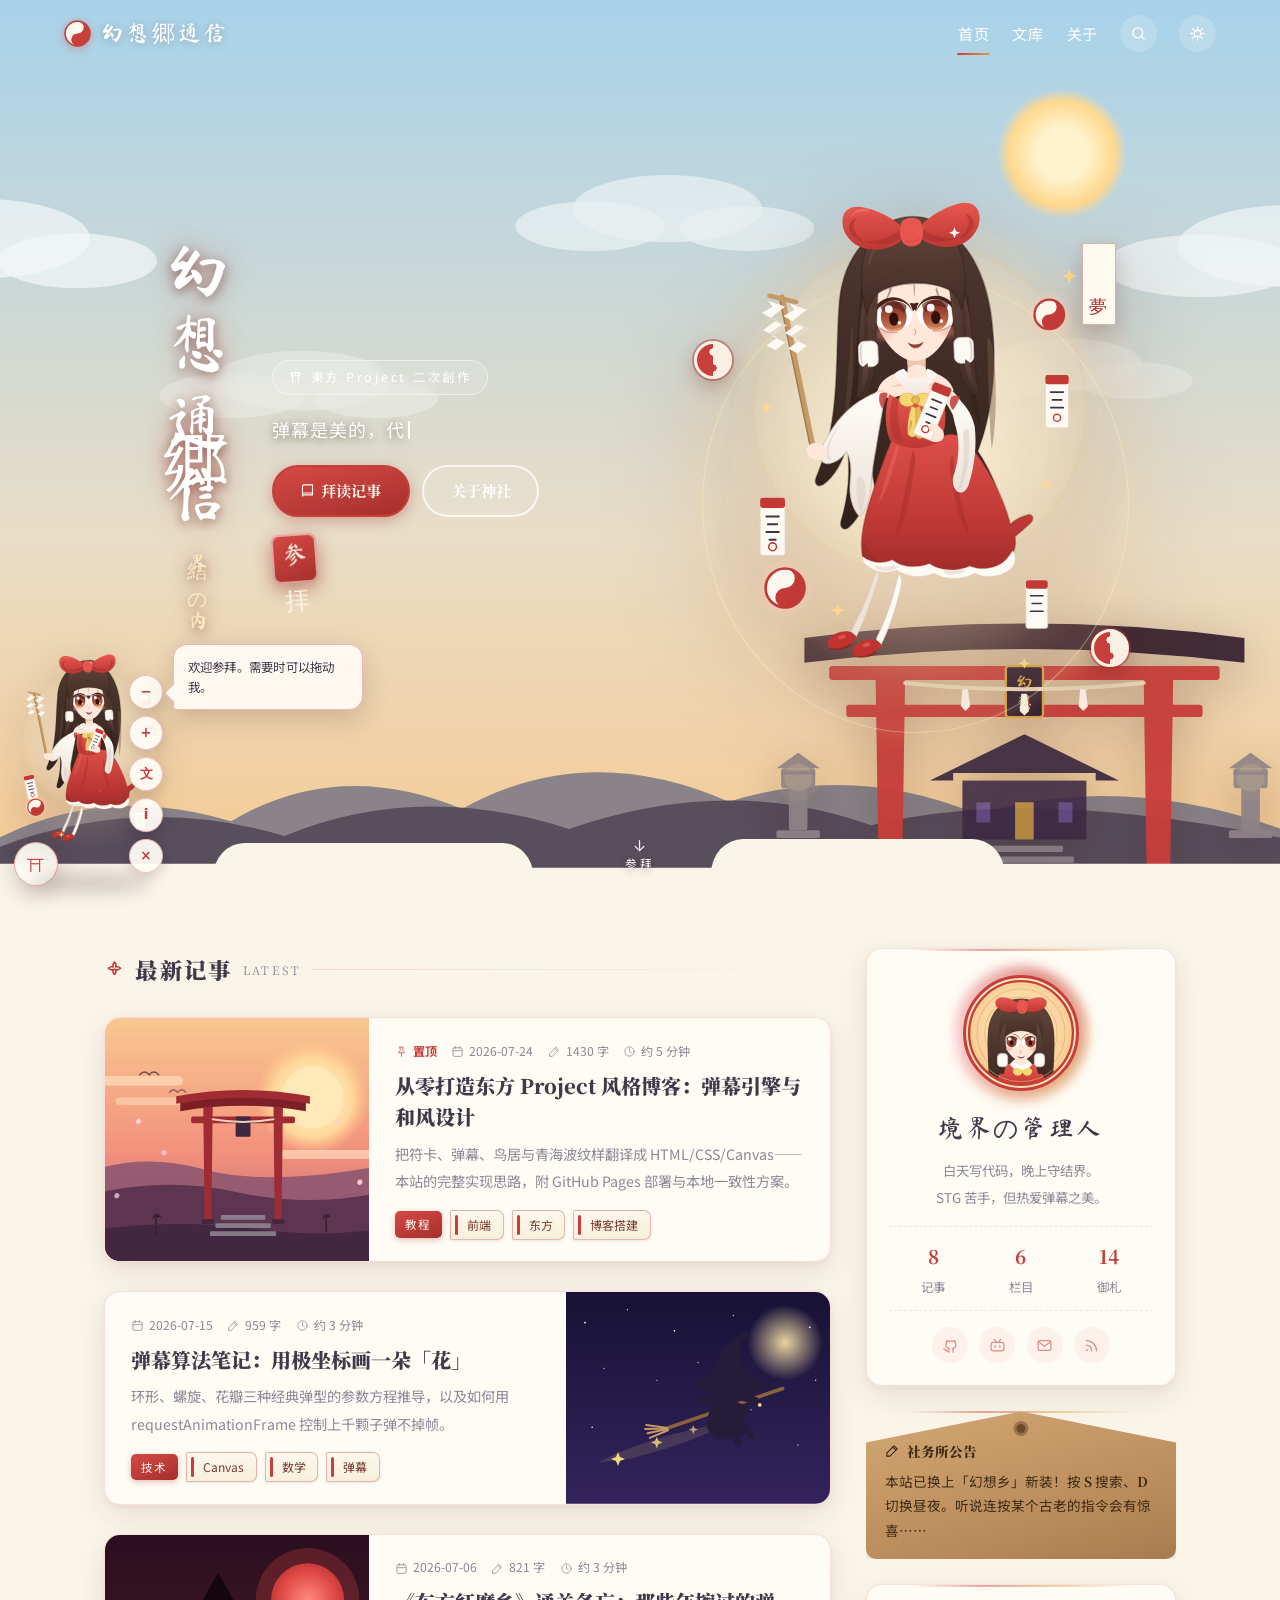
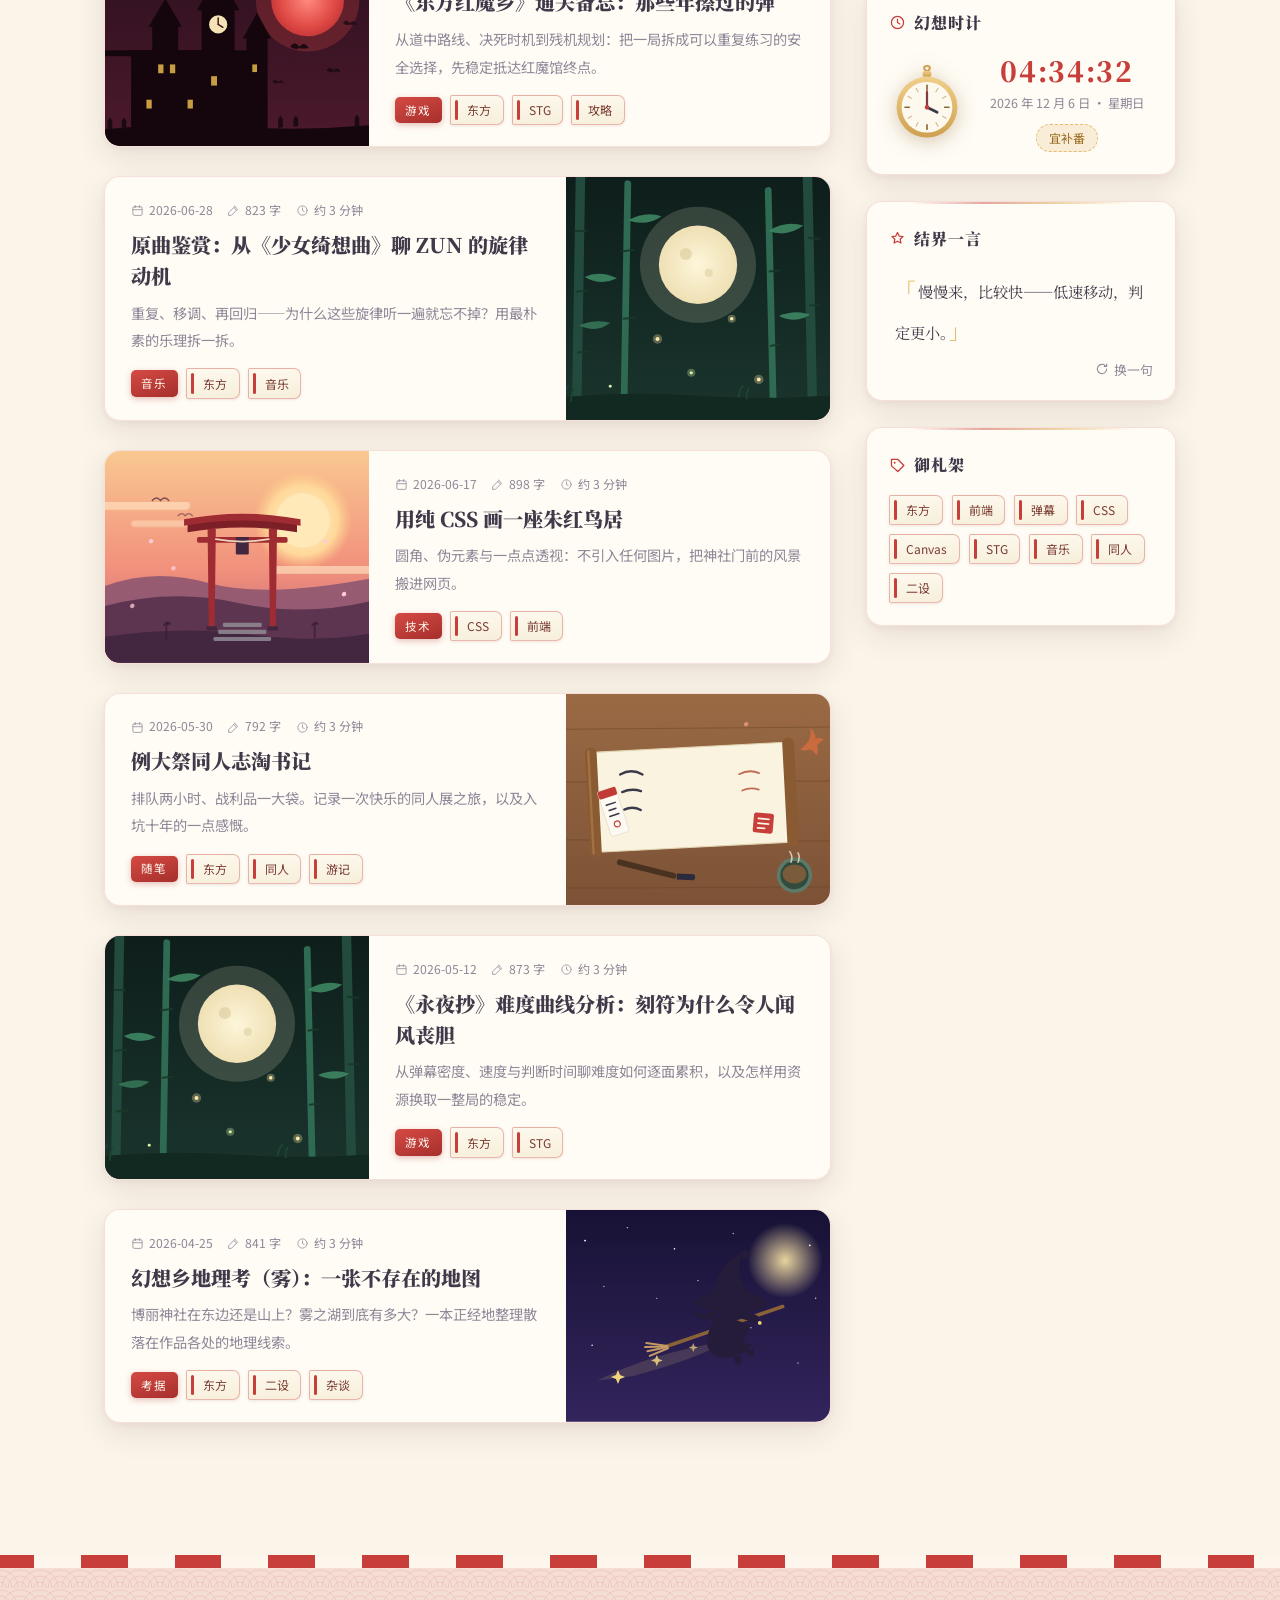
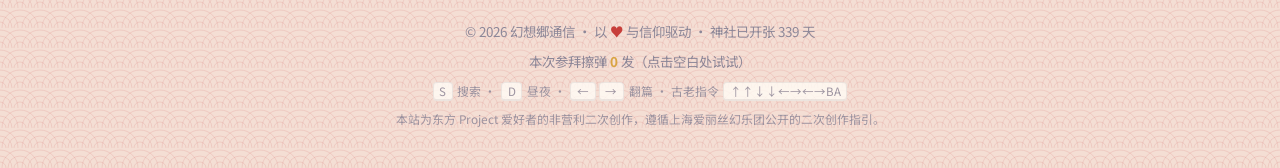
==== index.html @ ea9eea71 "Prepare site for GitHub Pages" ====
<!DOCTYPE html>
<html lang="zh-CN" data-theme="day">
<head>
  <meta charset="UTF-8" />
  <meta name="viewport" content="width=device-width, initial-scale=1.0" />
  <title>幻想郷通信 · 首页</title>
  <meta name="description" content="一个东方 Project 风格的个人博客：弹幕、神社与代码。" />
  <link rel="preconnect" href="https://fonts.googleapis.com" />
  <link rel="preconnect" href="https://fonts.gstatic.com" crossorigin />
  <link href="https://fonts.googleapis.com/css2?family=Ma+Shan+Zheng&family=Noto+Serif+SC:wght@700;900&family=Noto+Sans+SC:wght@400;500;700&display=swap" rel="stylesheet" />
  <link rel="stylesheet" href="./css/style.css" />
  <link rel="icon" href="data:image/svg+xml,<svg xmlns='http://www.w3.org/2000/svg' viewBox='0 0 100 100'><text y='0.9em' font-size='90'>⛩️</text></svg>" />
</head>
<body>
  <!-- 加载幕 -->
  <div id="loader" aria-hidden="true">
    <div class="loader-box">
      <div class="yinyang"></div>
      <div class="loader-text">结界展开中……</div>
    </div>
  </div>

  <canvas id="danmaku-canvas" aria-hidden="true"></canvas>
  <div id="progress-bar" aria-hidden="true"></div>

  <!-- 导航 -->
  <nav class="navbar">
    <a class="nav-logo" href="./index.html">
      <svg viewBox="0 0 100 100" aria-hidden="true"><circle cx="50" cy="50" r="46" fill="#fdf8ee" stroke="#c73e3a" stroke-width="6"/><path d="M50 4 a46 46 0 0 1 0 92 a23 23 0 0 1 0 -46 a23 23 0 0 0 0 -46 Z" fill="#c73e3a"/><circle cx="50" cy="27" r="7" fill="#fdf8ee"/><circle cx="50" cy="73" r="7" fill="#c73e3a"/></svg>
      幻想郷通信
    </a>
    <div class="nav-links">
      <a href="./index.html" class="active">首页</a>
      <a href="./archive.html">文库</a>
      <a href="./about.html" class="hide-sm">关于</a>
      <button class="icon-btn" data-search-open aria-label="搜索（快捷键 S）"><svg class="icon"><use href="#i-search"/></svg></button>
      <button id="theme-toggle" class="icon-btn" aria-label="昼夜切换（快捷键 D）">
        <svg class="icon tt-sun"><use href="#i-sun"/></svg>
        <svg class="icon tt-moon"><use href="#i-moon"/></svg>
      </button>
    </div>
  </nav>

  <!-- Hero：巫女与神社 -->
  <header class="hero">
    <div class="stars" aria-hidden="true"></div>
    <div class="sun plx" data-depth="16" aria-hidden="true"></div>
    <div class="moon plx" data-depth="16" aria-hidden="true"></div>

    <div class="cloud-band cb-a" aria-hidden="true">
      <svg viewBox="0 0 1440 140" fill="currentColor">
        <g opacity=".9">
          <ellipse cx="120" cy="92" rx="72" ry="24"/><ellipse cx="190" cy="76" rx="88" ry="32"/><ellipse cx="268" cy="94" rx="64" ry="22"/>
        </g>
        <g opacity=".75">
          <ellipse cx="680" cy="66" rx="60" ry="20"/><ellipse cx="742" cy="52" rx="76" ry="27"/><ellipse cx="806" cy="68" rx="54" ry="18"/>
        </g>
        <g opacity=".85">
          <ellipse cx="1170" cy="98" rx="78" ry="25"/><ellipse cx="1244" cy="82" rx="92" ry="33"/><ellipse cx="1326" cy="100" rx="66" ry="22"/>
        </g>
      </svg>
    </div>
    <div class="cloud-band cb-b" aria-hidden="true">
      <svg viewBox="0 0 1440 120" fill="currentColor">
        <g opacity=".7">
          <ellipse cx="392" cy="72" rx="58" ry="18"/><ellipse cx="448" cy="60" rx="70" ry="24"/><ellipse cx="508" cy="74" rx="50" ry="16"/>
        </g>
        <g opacity=".6">
          <ellipse cx="1010" cy="58" rx="52" ry="16"/><ellipse cx="1062" cy="47" rx="62" ry="21"/><ellipse cx="1118" cy="60" rx="46" ry="15"/>
        </g>
      </svg>
    </div>

    <div class="mtn mtn-far plx" data-depth="7" aria-hidden="true">
      <svg viewBox="0 0 1440 220" preserveAspectRatio="none"><path d="M0 220 L0 150 Q120 90 260 132 Q380 60 520 118 Q660 40 820 110 Q960 66 1100 124 Q1260 76 1440 140 L1440 220 Z"/></svg>
    </div>
    <div class="mtn mtn-near plx" data-depth="12" aria-hidden="true">
      <svg viewBox="0 0 1440 180" preserveAspectRatio="none"><path d="M0 180 L0 120 Q160 60 320 108 Q470 46 640 100 Q820 38 980 96 Q1160 52 1440 110 L1440 180 Z"/></svg>
    </div>

    <!-- 神社与鸟居剪影 -->
    <div class="hero-shrine plx" data-depth="9" aria-hidden="true">
      <svg viewBox="0 0 760 430">
        <g opacity="0.92">
          <path d="M258 268 L380 208 L502 268 L472 268 L472 258 L288 258 L288 268 Z" fill="#33223a"/>
          <rect x="300" y="268" width="160" height="76" fill="#3d2a44"/>
          <rect x="368" y="296" width="24" height="48" fill="#d9a441" opacity="0.85"/>
          <rect x="318" y="296" width="18" height="26" fill="#8265b5" opacity="0.6"/>
          <rect x="424" y="296" width="18" height="26" fill="#8265b5" opacity="0.6"/>
        </g>
        <g fill="#9b8f95" opacity="0.75">
          <rect x="330" y="352" width="100" height="8" rx="2"/>
          <rect x="316" y="366" width="128" height="8" rx="2"/>
          <rect x="302" y="380" width="156" height="8" rx="2"/>
        </g>
        <g fill="#8d8286">
          <rect x="60" y="332" width="56" height="10" rx="2"/>
          <rect x="76" y="276" width="24" height="56" rx="3"/>
          <rect x="66" y="252" width="44" height="26" rx="4"/>
          <path d="M60 252 L88 232 L116 252 Z"/>
          <rect x="644" y="332" width="56" height="10" rx="2"/>
          <rect x="660" y="276" width="24" height="56" rx="3"/>
          <rect x="650" y="252" width="44" height="26" rx="4"/>
          <path d="M644 252 L672 232 L700 252 Z"/>
        </g>
        <g class="lantern-glow">
          <circle cx="88" cy="264" r="18" fill="#ffdf9e" opacity="0.9"/>
          <circle cx="88" cy="264" r="30" fill="#ffdf9e" opacity="0.25"/>
          <circle cx="672" cy="264" r="18" fill="#ffdf9e" opacity="0.9"/>
          <circle cx="672" cy="264" r="30" fill="#ffdf9e" opacity="0.25"/>
        </g>
        <rect x="66" y="256" width="44" height="4" fill="#8d8286"/>
        <rect x="650" y="256" width="44" height="4" fill="#8d8286"/>
        <g>
          <path d="M96 84 Q380 46 664 84 L664 116 Q380 80 96 116 Z" fill="#3a2430"/>
          <rect x="128" y="120" width="504" height="18" rx="4" fill="#c73e3a"/>
          <rect x="150" y="170" width="460" height="16" rx="4" fill="#c73e3a"/>
          <path d="M188 138 L226 138 L222 396 L192 396 Z" fill="#c73e3a"/>
          <path d="M534 138 L572 138 L568 396 L538 396 Z" fill="#c73e3a"/>
          <rect x="184" y="396" width="46" height="14" rx="3" fill="#8d8286"/>
          <rect x="530" y="396" width="46" height="14" rx="3" fill="#8d8286"/>
          <rect x="356" y="120" width="48" height="66" rx="4" fill="#2c1c2e" stroke="#d9a441" stroke-width="3"/>
          <text x="380" y="148" text-anchor="middle" font-size="22" fill="#d9a441" font-family="'Ma Shan Zheng',serif">幻</text>
          <text x="380" y="174" text-anchor="middle" font-size="22" fill="#d9a441" font-family="'Ma Shan Zheng',serif">想</text>
        </g>
        <path d="M226 142 Q380 158 534 142" fill="none" stroke="#e8d9b8" stroke-width="5" stroke-linecap="round"/>
        <g fill="#fdf6ec">
          <path d="M300 150 l7 0 3 22 -6 6 -6 -6 Z"/>
          <path d="M376 156 l7 0 3 22 -6 6 -6 -6 Z"/>
          <path d="M452 150 l7 0 3 22 -6 6 -6 -6 Z"/>
        </g>
      </svg>
    </div>

    <div class="hero-inner">
      <div class="hero-copy plx" data-depth="4">
        <h1 class="hero-brand">幻想郷通信<small>結界の内側より</small></h1>
        <div class="hero-side">
          <span class="hero-kicker"><svg class="icon"><use href="#i-torii"/></svg>東方 Project 二次創作</span>
          <p class="hero-sub"><span id="typing-text" data-lines='["欢迎参拜，这里是结界内侧的个人博客。","弹幕是美的，代码也应当如此。","巫女大人今天也在结界上打补丁。"]'></span><span class="cursor"></span></p>
          <div class="hero-cta">
            <a class="btn" href="#latest"><svg class="icon" style="width:15px;height:15px"><use href="#i-book"/></svg>拜读记事</a>
            <a class="btn ghost" href="./about.html">关于神社</a>
          </div>
          <div class="hero-seal">参拝</div>
        </div>
      </div>
      <div class="hero-reimu plx" data-depth="2" role="img" aria-label="本站原创 SVG 博丽灵梦立绘">
        <div class="reimu-stack" data-art="reimu" aria-hidden="true"></div>
        <span class="reimu-orb reimu-orb-a" aria-hidden="true"></span>
        <span class="reimu-orb reimu-orb-b" aria-hidden="true"></span>
        <span class="reimu-ofuda" aria-hidden="true">夢</span>
      </div>
    </div>

    <button class="hero-hint" onclick="document.querySelector('.layout').scrollIntoView({behavior:'smooth'})" aria-label="下滑查看文章">
      <svg class="icon"><use href="#i-up"/></svg>
      <span>参拜</span>
    </button>

    <div class="kasumi" aria-hidden="true">
      <svg viewBox="0 0 1440 86" preserveAspectRatio="none">
        <g fill="currentColor">
          <rect x="-60" y="46" width="420" height="60" rx="30"/>
          <rect x="240" y="24" width="360" height="70" rx="35"/>
          <rect x="520" y="50" width="380" height="56" rx="28"/>
          <rect x="800" y="20" width="330" height="72" rx="36"/>
          <rect x="1050" y="46" width="450" height="60" rx="30"/>
          <rect x="0" y="66" width="1440" height="30"/>
        </g>
      </svg>
    </div>
  </header>

  <!-- 主体 -->
  <main class="layout" id="latest">
    <section aria-label="最新记事">
      <h2 class="sec-title"><svg class="icon"><use href="#i-sakura"/></svg>最新记事<small>LATEST</small></h2>
      <div id="post-list"><!-- 由 js/main.js 依据 js/posts-data.js 渲染 --></div>
    </section>

    <aside class="sidebar">
      <div class="widget profile rv">
        <div class="avatar-wrap" role="img" aria-label="本站原创 SVG 博丽灵梦头像">
          <span class="avatar-portrait" data-art="avatar" aria-hidden="true"></span>
        </div>
        <div class="profile-name">境界の管理人</div>
        <p class="profile-bio">白天写代码，晚上守结界。<br/>STG 苦手，但热爱弹幕之美。</p>
        <div class="profile-stats">
          <span><b>8</b>记事</span>
          <span><b>6</b>栏目</span>
          <span><b>14</b>御札</span>
        </div>
        <div class="social-row">
          <span class="social-link is-placeholder" aria-label="GitHub（待配置）" aria-disabled="true" title="请在 index.html 中配置链接"><svg class="icon"><use href="#i-github"/></svg></span>
          <span class="social-link is-placeholder" aria-label="哔哩哔哩（待配置）" aria-disabled="true" title="请在 index.html 中配置链接"><svg class="icon"><use href="#i-bili"/></svg></span>
          <span class="social-link is-placeholder" aria-label="邮箱（待配置）" aria-disabled="true" title="请在 index.html 中配置链接"><svg class="icon"><use href="#i-mail"/></svg></span>
          <span class="social-link is-placeholder" aria-label="RSS 订阅（待配置）" aria-disabled="true" title="请在 index.html 中配置链接"><svg class="icon"><use href="#i-rss"/></svg></span>
        </div>
      </div>

      <div class="widget rv" style="padding:0;background:none;border:none;box-shadow:none;overflow:visible;">
        <div class="ema">
          <span class="ema-title"><svg class="icon"><use href="#i-pen"/></svg>社务所公告</span>
          本站已换上「幻想乡」新装！按 <b>S</b> 搜索、<b>D</b> 切换昼夜。听说连按某个古老的指令会有惊喜……
        </div>
      </div>

      <div class="widget rv">
        <div class="widget-title"><svg class="icon"><use href="#i-clock"/></svg>幻想时计</div>
        <div class="clock-flex">
          <div class="clock-watch" data-art="watch"></div>
          <div class="clock-main">
            <div class="clock-time" id="clock-time">--:--:--</div>
            <div class="clock-date" id="clock-date"></div>
            <span class="clock-lucky" id="clock-lucky"></span>
          </div>
        </div>
      </div>

      <div class="widget quote-card rv">
        <div class="widget-title"><svg class="icon"><use href="#i-star"/></svg>结界一言</div>
        <p id="quote-text"></p>
        <div class="quote-foot"><button id="quote-refresh" aria-label="换一句"><svg class="icon"><use href="#i-refresh"/></svg>换一句</button></div>
      </div>

      <div class="widget rv">
        <div class="widget-title"><svg class="icon"><use href="#i-tag"/></svg>御札架</div>
        <div class="tag-cloud">
          <a class="ofuda" href="./archive.html#tag=%E4%B8%9C%E6%96%B9">东方</a>
          <a class="ofuda" href="./archive.html#tag=%E5%89%8D%E7%AB%AF">前端</a>
          <a class="ofuda" href="./archive.html#tag=%E5%BC%B9%E5%B9%95">弹幕</a>
          <a class="ofuda" href="./archive.html#tag=CSS">CSS</a>
          <a class="ofuda" href="./archive.html#tag=Canvas">Canvas</a>
          <a class="ofuda" href="./archive.html#tag=STG">STG</a>
          <a class="ofuda" href="./archive.html#tag=%E9%9F%B3%E4%B9%90">音乐</a>
          <a class="ofuda" href="./archive.html#tag=%E5%90%8C%E4%BA%BA">同人</a>
          <a class="ofuda" href="./archive.html#tag=%E4%BA%8C%E8%AE%BE">二设</a>
        </div>
      </div>
    </aside>
  </main>

  <!-- 页脚 -->
  <footer class="footer">
    <p>© 2026 幻想郷通信 · 以 <span class="heart">♥</span> 与信仰驱动 · 神社已开张 <span data-run-days>?</span> 天</p>
    <p>本次参拜擦弹 <b id="graze-num" style="color:var(--gold)">0</b> 发（点击空白处试试）</p>
    <p class="kbd-hint"><kbd>S</kbd> 搜索 · <kbd>D</kbd> 昼夜 · <kbd>←</kbd><kbd>→</kbd> 翻篇 · 古老指令 <kbd>↑↑↓↓←→←→BA</kbd></p>
    <p class="kbd-hint">本站为东方 Project 爱好者的非营利二次创作，遵循上海爱丽丝幻乐团公开的二次创作指引。</p>
  </footer>

  <button id="back-top" aria-label="返回顶部">
    <span class="bt-num" id="back-top-num">0</span>
    <span class="bt-arrow"><svg class="icon"><use href="#i-up"/></svg></span>
  </button>

  <!-- 搜索弹窗 -->
  <div id="search-modal" role="dialog" aria-modal="true" aria-label="站内搜索">
    <div class="search-panel">
      <div class="search-head">
        <svg class="icon"><use href="#i-search"/></svg>
        <input id="search-input" type="text" placeholder="搜索记事标题 / 标签 / 摘要…" autocomplete="off" />
        <button class="search-close" aria-label="关闭">ESC <svg class="icon"><use href="#i-close"/></svg></button>
      </div>
      <div id="search-results"></div>
      <div class="search-foot"><span>Enter 打开首条</span><span>Esc 关闭</span><span>数据来自本地索引，无需联网</span></div>
    </div>
  </div>

  <script src="./js/posts-data.js"></script>
  <script src="./js/art.js"></script>
  <script src="./js/danmaku.js"></script>
  <script src="./js/petals.js"></script>
  <script src="./js/main.js"></script>
<script src="./js/waifu-pet.js?v=4"></script>
</body>
</html>
---- css/style.css ----
/* ============================================================
   幻想郷通信 · 样式表 v2「紅白の粧」
   ------------------------------------------------------------
   配色：朱(鸟居红) × 和纸 × 藏青 × 金 × 隙间紫 × 樱
   字体：Ma Shan Zheng(书法) / Noto Serif SC(标题) / Noto Sans SC(正文)
   昼 = 白昼参拜 · 夜 = 永夜满月（html[data-theme=night]）
   ============================================================ */

:root {
  /* -- 色 -- */
  --vermilion: #c73e3a;
  --vermilion-deep: #a52f2c;
  --vermilion-soft: rgba(199, 62, 58, 0.09);
  --gold: #d9a441;
  --gold-soft: rgba(217, 164, 65, 0.16);
  --gap: #8265b5;
  --indigo: #2b2b4d;
  --sakura: #ffc4d3;
  --paper: #faf4e9;
  --paper-deep: #f3ead9;
  --ink: #40394a;
  --ink-soft: #8d8798;
  --card: rgba(255, 252, 246, 0.92);
  --card-solid: #fffcf6;
  --card-border: rgba(199, 62, 58, 0.14);
  --line: rgba(59, 58, 74, 0.1);
  /* -- 光影 -- */
  --shadow-sm: 0 1px 2px rgba(90, 40, 30, 0.06), 0 2px 8px rgba(90, 40, 30, 0.06);
  --shadow: 0 2px 6px rgba(90, 40, 30, 0.05), 0 10px 30px rgba(90, 40, 30, 0.1);
  --shadow-hover: 0 4px 10px rgba(160, 50, 40, 0.08), 0 18px 44px rgba(160, 50, 40, 0.18);
  --glow-red: 0 0 24px rgba(199, 62, 58, 0.35);
  /* -- 形 -- */
  --radius-sm: 8px;
  --radius: 16px;
  --radius-lg: 22px;
  --ease-spring: cubic-bezier(0.22, 1, 0.36, 1);
  /* -- 天空 -- */
  --sky-a: #a8d2ea; --sky-b: #e9ddc6; --sky-c: #f6c98f;
  --cloud: rgba(255, 255, 255, 0.75);
  --font-brush: "Ma Shan Zheng", "STKaiti", "KaiTi", serif;
  --font-serif: "Noto Serif SC", "Songti SC", serif;
  --font-body: "Noto Sans SC", "PingFang SC", "Microsoft YaHei", sans-serif;
  --star-op: 0; --sun-op: 1; --moon-op: 0; --lantern: 0.22;
  color-scheme: light;
}
html[data-theme="night"] {
  --paper: #14122b;
  --paper-deep: #191634;
  --ink: #e8e3f2;
  --ink-soft: #9d97bc;
  --card: rgba(32, 29, 60, 0.88);
  --card-solid: #201d3c;
  --card-border: rgba(217, 164, 65, 0.2);
  --line: rgba(230, 225, 240, 0.1);
  --sakura: #b56a86;
  --shadow-sm: 0 1px 2px rgba(0, 0, 0, 0.3), 0 2px 8px rgba(0, 0, 0, 0.3);
  --shadow: 0 2px 6px rgba(0, 0, 0, 0.35), 0 12px 32px rgba(0, 0, 0, 0.45);
  --shadow-hover: 0 4px 10px rgba(0, 0, 0, 0.4), 0 20px 48px rgba(0, 0, 0, 0.6);
  --sky-a: #0d0b20; --sky-b: #221a3e; --sky-c: #392549;
  --cloud: rgba(70, 55, 110, 0.5);
  --star-op: 1; --sun-op: 0; --moon-op: 1; --lantern: 1;
  color-scheme: dark;
}

/* ---------- 基础 ---------- */
* { margin: 0; padding: 0; box-sizing: border-box; }
html { scroll-behavior: smooth; }
@view-transition { navigation: auto; }
::view-transition-old(root), ::view-transition-new(root) { animation-duration: 0.28s; }
body {
  font-family: var(--font-body);
  background: var(--paper);
  color: var(--ink);
  line-height: 1.95;
  overflow-x: hidden;
  transition: background 0.6s ease, color 0.6s ease;
  -webkit-font-smoothing: antialiased;
}
a { color: inherit; text-decoration: none; }
img, svg { max-width: 100%; }
button { font-family: inherit; color: inherit; }
::selection { background: rgba(199, 62, 58, 0.22); }
:focus-visible { outline: 2px solid var(--vermilion); outline-offset: 3px; border-radius: 4px; }
::-webkit-scrollbar { width: 9px; height: 9px; }
::-webkit-scrollbar-thumb { background: linear-gradient(var(--vermilion), var(--gold)); border-radius: 9px; }
::-webkit-scrollbar-track { background: transparent; }

.icon { width: 18px; height: 18px; flex: none; }

#danmaku-canvas { position: fixed; inset: 0; z-index: 5; pointer-events: none; }
#petal-canvas { position: fixed; inset: 0; z-index: 2; pointer-events: none; }

/* ---------- 加载幕 ---------- */
#loader {
  position: fixed; inset: 0; z-index: 300;
  background: var(--paper);
  display: grid; place-items: center;
  transition: opacity 0.6s ease, visibility 0.6s;
}
#loader.done { opacity: 0; visibility: hidden; }
.loader-box { text-align: center; }
.yinyang {
  width: 60px; height: 60px; margin: 0 auto 16px;
  border-radius: 50%;
  background: linear-gradient(90deg, var(--vermilion) 50%, #fdf8ee 50%);
  position: relative;
  animation: yy-spin 1.3s linear infinite;
  box-shadow: 0 0 0 3px var(--vermilion) inset, 0 6px 20px rgba(199, 62, 58, 0.35);
}
.yinyang::before, .yinyang::after {
  content: ""; position: absolute; left: 50%; transform: translateX(-50%);
  width: 30px; height: 30px; border-radius: 50%;
}
.yinyang::before { top: 0; background: radial-gradient(circle, #fdf8ee 26%, var(--vermilion) 27%); }
.yinyang::after { bottom: 0; background: radial-gradient(circle, var(--vermilion) 26%, #fdf8ee 27%); }
@keyframes yy-spin { to { transform: rotate(360deg); } }
.loader-text { font-family: var(--font-brush); letter-spacing: 0.35em; color: var(--ink-soft); font-size: 1.02rem; }

/* ---------- 顶部进度 & BOSS 条 ---------- */
#progress-bar {
  position: fixed; top: 0; left: 0; z-index: 130;
  height: 3px; width: 0;
  background: linear-gradient(90deg, var(--vermilion), var(--gold));
  border-radius: 0 3px 3px 0;
  box-shadow: 0 0 10px rgba(199, 62, 58, 0.55);
}
#boss-label {
  position: fixed; top: 14px; left: 50%; z-index: 95;
  transform: translate(-50%, -180%);
  display: flex; align-items: center; gap: 0.6rem;
  padding: 0.32rem 1.05rem;
  background: var(--card); border: 1px solid var(--card-border);
  border-radius: 999px; box-shadow: var(--shadow);
  backdrop-filter: blur(10px);
  font-size: 0.8rem; white-space: nowrap;
  transition: transform 0.45s var(--ease-spring);
  pointer-events: none;
}
#boss-label.show { transform: translate(-50%, 0); }
#boss-label > span:first-child { font-family: var(--font-serif); font-weight: 900; font-size: 0.7rem; letter-spacing: 0.12em; color: var(--ink-soft); }
#boss-name { font-family: var(--font-serif); font-weight: 700; color: var(--vermilion); }
#boss-stars { color: var(--gold); letter-spacing: 2px; }

/* ---------- 导航 ---------- */
.navbar {
  position: fixed; top: 0; left: 0; right: 0; z-index: 100;
  display: flex; align-items: center; justify-content: space-between;
  padding: 0.7rem 5vw;
  color: #fff;
  transition: background 0.4s, box-shadow 0.4s, color 0.4s, backdrop-filter 0.4s, border-color 0.4s;
  border-bottom: 1px solid transparent;
}
.navbar.scrolled {
  background: color-mix(in srgb, var(--card-solid) 82%, transparent);
  color: var(--ink);
  backdrop-filter: blur(16px) saturate(1.5);
  border-bottom-color: var(--line);
  box-shadow: var(--shadow-sm);
}
.nav-logo { display: flex; align-items: center; gap: 0.6rem; font-family: var(--font-brush); font-size: 1.42rem; letter-spacing: 0.12em; text-shadow: 0 1px 8px rgba(40, 15, 10, 0.25); }
.navbar.scrolled .nav-logo { text-shadow: none; }
.nav-logo svg { width: 27px; height: 27px; animation: yy-spin 14s linear infinite; filter: drop-shadow(0 2px 5px rgba(199, 62, 58, 0.35)); }
.nav-links { display: flex; align-items: center; gap: 1.35rem; font-size: 0.94rem; }
.nav-links > a { position: relative; padding: 0.15rem 0.05rem; letter-spacing: 0.04em; }
.nav-links > a::after {
  content: ""; position: absolute; left: 0; bottom: -5px; height: 2px; width: 100%;
  background: linear-gradient(90deg, var(--vermilion), var(--gold));
  border-radius: 2px; transform: scaleX(0); transform-origin: left;
  transition: transform 0.32s var(--ease-spring);
}
.nav-links > a:hover::after, .nav-links > a.active::after { transform: scaleX(1); }
.icon-btn {
  border: none; cursor: pointer;
  width: 37px; height: 37px; border-radius: 50%;
  display: grid; place-items: center;
  background: rgba(255, 255, 255, 0.18);
  backdrop-filter: blur(4px);
  transition: transform 0.3s var(--ease-spring), background 0.3s;
}
.icon-btn .icon { width: 17px; height: 17px; }
.icon-btn:hover { transform: translateY(-2px) rotate(8deg); background: rgba(255, 255, 255, 0.3); }
.navbar.scrolled .icon-btn { background: var(--vermilion-soft); }
.navbar.scrolled .icon-btn:hover { background: var(--gold-soft); }
#theme-toggle .tt-moon { display: none; }
#theme-toggle .tt-sun { display: block; }
html[data-theme="night"] #theme-toggle .tt-moon { display: block; }
html[data-theme="night"] #theme-toggle .tt-sun { display: none; }

/* ---------- Hero：巫女与神社 ---------- */
.hero {
  position: relative; overflow: hidden;
  min-height: 100svh;
  display: flex; flex-direction: column;
  background: linear-gradient(180deg, var(--sky-a) 0%, var(--sky-b) 60%, var(--sky-c) 100%);
  transition: background 0.8s ease;
}
.stars {
  position: absolute; inset: 0; opacity: var(--star-op); transition: opacity 0.8s;
  background-image:
    radial-gradient(1.5px 1.5px at 12% 22%, #fff 60%, transparent 62%),
    radial-gradient(1px 1px at 28% 12%, #ffe9b0 60%, transparent 62%),
    radial-gradient(1.6px 1.6px at 44% 30%, #fff 60%, transparent 62%),
    radial-gradient(1px 1px at 63% 16%, #cfe0ff 60%, transparent 62%),
    radial-gradient(1.4px 1.4px at 78% 26%, #fff 60%, transparent 62%),
    radial-gradient(1px 1px at 90% 10%, #ffe9b0 60%, transparent 62%),
    radial-gradient(1.2px 1.2px at 52% 8%, #fff 60%, transparent 62%),
    radial-gradient(1px 1px at 8% 44%, #cfe0ff 60%, transparent 62%),
    radial-gradient(1.2px 1.2px at 34% 42%, #fff 60%, transparent 62%),
    radial-gradient(1px 1px at 70% 40%, #fff 60%, transparent 62%);
  animation: twinkle 3.6s ease-in-out infinite alternate;
}
@keyframes twinkle { from { filter: brightness(0.75); } to { filter: brightness(1.3); } }
.sun, .moon {
  position: absolute; top: 10%; right: 12%;
  width: clamp(90px, 10vw, 130px); height: clamp(90px, 10vw, 130px);
  border-radius: 50%;
  transition: opacity 0.8s;
}
.sun { opacity: var(--sun-op); background: radial-gradient(circle, #fff3cd 28%, #ffd98f 58%, transparent 72%); }
.moon {
  opacity: var(--moon-op);
  background: radial-gradient(circle at 38% 34%, #fffbe9, #f2e8cf 58%, #d9cfae 100%);
  box-shadow: 0 0 70px 22px rgba(242, 232, 207, 0.32);
}
.moon::before, .moon::after { content: ""; position: absolute; border-radius: 50%; background: #ddd2b4; opacity: 0.65; }
.moon::before { width: 20%; height: 20%; left: 24%; top: 26%; }
.moon::after { width: 12%; height: 12%; left: 58%; top: 56%; }
.cloud-band { position: absolute; left: -20%; width: 140%; color: var(--cloud); transition: color 0.8s; pointer-events: none; }
.cloud-band svg { width: 100%; height: auto; display: block; }
.cb-a { top: 16%; opacity: 0.85; animation: cloud-drift 90s linear infinite; }
.cb-b { top: 34%; opacity: 0.55; animation: cloud-drift 130s linear infinite reverse; }
@keyframes cloud-drift { 0% { transform: translateX(-4%); } 50% { transform: translateX(4%); } 100% { transform: translateX(-4%); } }
.mtn { position: absolute; left: 0; right: 0; bottom: 0; }
.mtn svg { display: block; width: 100%; height: auto; }
.mtn-far path { fill: color-mix(in srgb, var(--indigo) 50%, var(--sky-b)); transition: fill 0.8s; }
.mtn-near path { fill: color-mix(in srgb, var(--indigo) 78%, var(--sky-c)); transition: fill 0.8s; }
.hero-shrine {
  position: absolute; bottom: -6px; right: -3vw;
  width: clamp(340px, 46vw, 640px);
  opacity: 0.96;
}
.hero-shrine svg { display: block; width: 100%; height: auto; filter: drop-shadow(0 12px 24px rgba(60, 20, 15, 0.28)); }
.lantern-glow { opacity: var(--lantern); transition: opacity 0.8s; }

.hero-inner {
  position: relative; z-index: 3;
  flex: 1;
  width: min(1240px, 100%);
  margin: 0 auto;
  padding: clamp(5rem, 10vh, 7rem) 5vw 3rem;
  display: grid;
  grid-template-columns: minmax(0, 1fr) minmax(0, 1.05fr);
  align-items: center;
  gap: 1rem;
}
.hero-copy { display: flex; gap: clamp(1.4rem, 3.2vw, 2.8rem); align-items: center; justify-content: center; }
.hero-brand {
  writing-mode: vertical-rl;
  font-family: var(--font-brush);
  font-weight: 400;
  font-size: clamp(2.6rem, 5vw, 4.1rem);
  letter-spacing: 0.12em;
  line-height: 1.05;
  color: #fff;
  text-shadow: 0 0 26px rgba(199, 62, 58, 0.5), 0 3px 12px rgba(40, 15, 10, 0.42);
  animation: title-in 1.1s var(--ease-spring) both;
}
.hero-brand small {
  font-size: 0.32em; letter-spacing: 0.34em; margin-top: 0.7em;
  color: #ffe9c2; opacity: 0.95;
}
.hero-side {
  display: flex; flex-direction: column; justify-content: center; align-items: flex-start;
  gap: 1.05rem; text-align: left;
}
.hero-kicker {
  display: inline-flex; align-items: center; gap: 0.5rem;
  font-size: 0.78rem; letter-spacing: 0.22em;
  color: #fff;
  padding: 0.28rem 0.95rem;
  border: 1px solid rgba(255, 255, 255, 0.5);
  border-radius: 999px;
  background: rgba(255, 255, 255, 0.12);
  backdrop-filter: blur(6px);
  animation: title-in 1.1s 0.12s var(--ease-spring) both;
}
.hero-kicker .icon { width: 15px; height: 15px; }
.hero-seal {
  font-family: var(--font-brush);
  font-size: 1.5rem; line-height: 1.15;
  color: #fdf6ec;
  background: linear-gradient(160deg, #d64a44, #a52f2c);
  padding: 0.5rem 0.55rem;
  border-radius: 8px;
  writing-mode: vertical-rl;
  letter-spacing: 0.18em;
  box-shadow: inset 0 0 0 2px rgba(253, 246, 236, 0.55), 0 6px 18px rgba(140, 30, 25, 0.45);
  transform: rotate(-4deg);
  align-self: flex-start;
  animation: seal-stamp 0.7s 0.75s var(--ease-spring) both;
}
@keyframes seal-stamp {
  from { opacity: 0; transform: rotate(-14deg) scale(1.7); }
  to { opacity: 1; transform: rotate(-4deg) scale(1); }
}
.hero-sub {
  min-height: 2em;
  font-size: clamp(0.95rem, 1.9vw, 1.12rem);
  color: #fff; text-shadow: 0 2px 10px rgba(30, 15, 10, 0.5);
  letter-spacing: 0.06em;
  animation: title-in 1.1s 0.25s var(--ease-spring) both;
}
.hero-sub .cursor { display: inline-block; width: 2px; height: 1.05em; background: currentColor; margin-left: 3px; vertical-align: -0.14em; animation: blink 0.9s step-end infinite; }
@keyframes blink { 50% { opacity: 0; } }
.hero-cta { display: flex; gap: 0.8rem; animation: title-in 1.1s 0.38s var(--ease-spring) both; }
.hero-reimu {
  position: relative;
  isolation: isolate;
  justify-self: center;
  width: clamp(300px, 34vw, 480px);
  aspect-ratio: 2 / 3;
  filter: drop-shadow(0 24px 44px rgba(90, 30, 40, 0.3));
  animation: reimu-in 1.4s 0.2s var(--ease-spring) both;
}
@keyframes reimu-in { from { opacity: 0; transform: translateY(40px) scale(0.96); } to { opacity: 1; transform: none; } }
.hero-reimu::before {
  content: "";
  position: absolute;
  z-index: -2;
  inset: 10% -8% 5%;
  border-radius: 50%;
  background:
    radial-gradient(circle at 50% 45%, rgba(255, 247, 219, 0.58) 0 18%, rgba(255, 228, 174, 0.24) 42%, transparent 70%);
  filter: blur(3px);
  animation: reimu-aura 4.8s ease-in-out infinite;
}
.hero-reimu::after {
  content: "";
  position: absolute;
  z-index: -1;
  inset: 20% 1% 10%;
  border: 1px solid rgba(255, 239, 197, 0.46);
  border-radius: 50%;
  box-shadow: 0 0 26px rgba(255, 222, 156, 0.18), inset 0 0 24px rgba(255, 244, 216, 0.1);
}
.reimu-stack {
  position: relative;
  z-index: 2;
  width: 100%;
  aspect-ratio: 2 / 3;
  animation: reimu-float 5.8s ease-in-out infinite;
}
.reimu-layer {
  position: absolute;
  inset: 0;
  display: block;
  width: 100%;
  height: 100%;
  object-fit: contain;
  pointer-events: none;
  user-select: none;
}
.reimu-stack > svg {
  display: block;
  width: 100%;
  height: 100%;
}
.reimu-orb {
  position: absolute;
  z-index: 3;
  width: clamp(24px, 3vw, 38px);
  aspect-ratio: 1;
  border: 3px solid #f9efe2;
  border-radius: 50%;
  background:
    radial-gradient(circle at 50% 25%, #f9efe2 0 12%, transparent 13%),
    radial-gradient(circle at 50% 75%, var(--vermilion) 0 12%, transparent 13%),
    linear-gradient(90deg, var(--vermilion) 50%, #f9efe2 50%);
  box-shadow: 0 0 0 2px rgba(172, 48, 43, 0.45), 0 8px 20px rgba(100, 25, 30, 0.28);
}
.reimu-orb-a { top: 30%; left: -1%; animation: reimu-orbit-a 5.2s ease-in-out infinite; }
.reimu-orb-b { right: 1%; bottom: 20%; animation: reimu-orbit-b 6.2s ease-in-out infinite; }
.reimu-ofuda {
  position: absolute;
  z-index: 3;
  top: 15%;
  right: 4%;
  display: grid;
  place-items: center;
  width: clamp(24px, 2.8vw, 34px);
  height: clamp(58px, 7vw, 82px);
  color: #a52f2c;
  background: #fffaf0;
  border: 1px solid rgba(165, 47, 44, 0.36);
  box-shadow: 0 8px 20px rgba(70, 20, 22, 0.2);
  font-family: var(--font-brush);
  font-size: 1.1rem;
  writing-mode: vertical-rl;
  animation: reimu-ofuda 4.6s ease-in-out infinite;
}
@keyframes reimu-float { 0%, 100% { transform: translateY(0) rotate(0.35deg); } 50% { transform: translateY(-14px) rotate(-0.55deg); } }
@keyframes reimu-aura { 50% { opacity: 0.72; transform: scale(1.045); } }
@keyframes reimu-orbit-a { 50% { transform: translate(-8px, 14px) rotate(180deg); } }
@keyframes reimu-orbit-b { 50% { transform: translate(10px, -16px) rotate(-180deg); } }
@keyframes reimu-ofuda { 50% { transform: translate(6px, -12px) rotate(5deg); } }
@keyframes title-in { from { opacity: 0; transform: translateY(-22px); } to { opacity: 1; transform: none; } }
.hero-hint {
  position: absolute; bottom: 3.2vh; left: 50%; transform: translateX(-50%);
  z-index: 6; color: #fff; cursor: pointer;
  background: none; border: none;
  display: grid; place-items: center; gap: 0.1rem;
  animation: bob 1.9s ease-in-out infinite;
  text-shadow: 0 2px 8px rgba(0, 0, 0, 0.4);
  font-size: 0.72rem; letter-spacing: 0.3em;
}
.hero-hint .icon { transform: rotate(180deg); width: 16px; height: 16px; }
@keyframes bob { 50% { transform: translate(-50%, 8px); } }
.kasumi { position: absolute; bottom: -2px; left: 0; width: 100%; z-index: 4; color: var(--paper); transition: color 0.6s; line-height: 0; pointer-events: none; }
.kasumi svg { width: 100%; height: 82px; display: block; }

/* ---------- 主体布局 ---------- */
.layout {
  position: relative; z-index: 3;
  max-width: 1200px; margin: 0 auto;
  padding: 3rem 5vw 4.5rem;
  display: grid; grid-template-columns: minmax(0, 1fr) 310px; gap: 2.2rem;
  align-items: start;
}
.sec-title {
  font-family: var(--font-serif); font-weight: 900;
  font-size: 1.4rem; letter-spacing: 0.1em;
  display: flex; align-items: center; gap: 0.65rem;
  margin-bottom: 1.6rem;
}
.sec-title .icon { width: 21px; height: 21px; color: var(--vermilion); }
.sec-title::after { content: ""; flex: 1; height: 1px; background: linear-gradient(90deg, var(--card-border), transparent); }
.sec-title small { font-size: 0.72rem; font-weight: 400; color: var(--ink-soft); letter-spacing: 0.2em; }

/* ---------- 文章卡片 ---------- */
.post-card {
  position: relative;
  display: grid; grid-template-columns: 264px 1fr;
  background: var(--card);
  border: 1px solid var(--card-border);
  border-radius: var(--radius);
  overflow: hidden;
  box-shadow: var(--shadow);
  margin-bottom: 1.8rem;
  transition: transform 0.4s var(--ease-spring), box-shadow 0.4s, border-color 0.4s;
}
.post-card:hover {
  transform: translateY(-6px);
  box-shadow: var(--shadow-hover);
  border-color: rgba(199, 62, 58, 0.38);
}
.post-card:nth-child(even) { grid-template-columns: 1fr 264px; }
.post-card:nth-child(even) .post-cover { order: 2; }
.post-cover { position: relative; min-height: 198px; display: block; overflow: hidden; }
.post-cover svg { position: absolute; inset: 0; width: 100%; height: 100%; transition: transform 0.6s var(--ease-spring); }
.post-card:hover .post-cover svg { transform: scale(1.07) rotate(0.6deg); }
.post-cover::after {
  content: ""; position: absolute; inset: 0;
  background: linear-gradient(120deg, transparent 40%, rgba(255, 255, 255, 0.16) 50%, transparent 60%);
  transform: translateX(-120%);
}
.post-card:hover .post-cover::after { transition: transform 0.9s ease; transform: translateX(120%); }
.cov-bob { animation: cov-bob 4.5s ease-in-out infinite; }
.cov-bob2 { animation: cov-bob 4.5s ease-in-out 1.4s infinite; }
.cov-spin-slow { animation: yy-spin 30s linear infinite; transform-box: fill-box; transform-origin: center; }
.cov-ff { animation: twinkle 2.6s ease-in-out infinite alternate; }
@keyframes cov-bob { 50% { transform: translateY(-7px); } }
.post-body { padding: 1.35rem 1.6rem; display: flex; flex-direction: column; justify-content: center; }
.post-meta {
  display: flex; flex-wrap: wrap; gap: 0.9rem;
  font-size: 0.76rem; color: var(--ink-soft);
  margin-bottom: 0.4rem;
}
.post-meta span { display: inline-flex; align-items: center; gap: 0.32rem; }
.post-meta .icon { width: 13px; height: 13px; opacity: 0.8; }
.post-meta .pin { color: var(--vermilion); font-weight: 700; }
.post-title { font-family: var(--font-serif); font-weight: 900; font-size: 1.26rem; line-height: 1.55; margin-bottom: 0.45rem; transition: color 0.3s; }
.post-card:hover .post-title { color: var(--vermilion); }
.post-excerpt { font-size: 0.89rem; color: var(--ink-soft); display: -webkit-box; -webkit-line-clamp: 2; -webkit-box-orient: vertical; overflow: hidden; }
.post-tags { margin-top: 0.9rem; display: flex; flex-wrap: wrap; gap: 0.5rem; align-items: center; }
.cat-chip {
  font-size: 0.72rem; padding: 0.12rem 0.68rem;
  background: linear-gradient(160deg, #d64a44, var(--vermilion-deep));
  color: #fdf6ec;
  border-radius: 5px; letter-spacing: 0.08em;
  box-shadow: 0 2px 6px rgba(165, 47, 44, 0.3);
}
/* 御札标签 */
.ofuda {
  position: relative; display: inline-block;
  font-size: 0.75rem; padding: 0.15rem 0.72rem 0.15rem 1rem;
  background: linear-gradient(175deg, #fdf9ee, #f7efdb);
  color: #7a3b32;
  border: 1px solid rgba(199, 62, 58, 0.35);
  border-radius: 2px 7px 7px 2px;
  cursor: pointer;
  box-shadow: 0 1px 3px rgba(120, 60, 40, 0.12);
  transition: transform 0.25s var(--ease-spring), box-shadow 0.25s, background 0.25s, color 0.25s;
}
.ofuda::before { content: ""; position: absolute; left: 4px; top: 4px; bottom: 4px; width: 3px; background: var(--vermilion); border-radius: 2px; }
.ofuda:hover { transform: rotate(-3deg) translateY(-2px); box-shadow: 0 6px 14px rgba(199, 62, 58, 0.28); }
html[data-theme="night"] .ofuda { background: linear-gradient(175deg, #2c2749, #262142); color: #e8c9a0; }
.ofuda.f-on { background: linear-gradient(160deg, #d64a44, var(--vermilion-deep)); color: #fdf6ec; border-color: transparent; }
.ofuda.f-on::before { background: var(--gold); }

/* ---------- 侧边栏 ---------- */
.sidebar { display: flex; flex-direction: column; gap: 1.6rem; position: sticky; top: 84px; }
.widget {
  position: relative;
  background: var(--card); border: 1px solid var(--card-border);
  border-radius: var(--radius); box-shadow: var(--shadow);
  padding: 1.35rem 1.4rem;
  overflow: hidden;
}
.widget::before {
  content: ""; position: absolute; top: 0; left: 14%; right: 14%; height: 2px;
  background: linear-gradient(90deg, transparent, rgba(199, 62, 58, 0.45), rgba(217, 164, 65, 0.45), transparent);
  border-radius: 2px;
}
.widget-title {
  font-family: var(--font-serif); font-weight: 900; font-size: 1rem;
  display: flex; align-items: center; gap: 0.5rem; margin-bottom: 0.9rem;
  letter-spacing: 0.06em;
}
.widget-title .icon { width: 17px; height: 17px; color: var(--vermilion); }
.profile { text-align: center; }
.avatar-wrap {
  position: relative;
  width: 116px; height: 116px; margin: 0.3rem auto 0.8rem;
}
.avatar-wrap::before {
  content: ""; position: absolute; inset: -9px;
  border-radius: 50%;
  background: conic-gradient(from 20deg, var(--vermilion), var(--gold), var(--sakura), var(--vermilion));
  opacity: 0.55;
  animation: yy-spin 10s linear infinite;
  filter: blur(6px);
}
.avatar-portrait {
  position: relative;
  z-index: 1;
  display: block;
  width: 100%;
  height: 100%;
  overflow: hidden;
  border: 3px solid var(--vermilion);
  border-radius: 50%;
  background: radial-gradient(circle at 50% 35%, #fff0d5, #d9a15e);
  box-shadow: inset 0 0 0 2px rgba(255, 241, 204, 0.7), 0 6px 16px rgba(199, 62, 58, 0.3);
  transition: transform 0.5s var(--ease-spring), box-shadow 0.5s ease;
}
.avatar-portrait svg {
  display: block;
  width: 100%;
  height: 100%;
  pointer-events: none;
  user-select: none;
}
.avatar-wrap:hover .avatar-portrait {
  transform: rotate(-3deg) scale(1.045);
  box-shadow: inset 0 0 0 2px rgba(255, 241, 204, 0.82), 0 8px 22px rgba(199, 62, 58, 0.4);
}
.profile-name { font-family: var(--font-brush); font-size: 1.55rem; letter-spacing: 0.1em; }
.profile-bio { font-size: 0.84rem; color: var(--ink-soft); margin: 0.3rem 0 1rem; }
.profile-stats {
  display: flex; justify-content: space-around;
  font-size: 0.78rem; color: var(--ink-soft);
  padding: 0.7rem 0;
  border-top: 1px dashed var(--line); border-bottom: 1px dashed var(--line);
}
.profile-stats b { display: block; font-size: 1.18rem; color: var(--vermilion); font-family: var(--font-serif); }
.social-row { display: flex; justify-content: center; gap: 0.7rem; margin-top: 1rem; }
.social-row a, .social-row .social-link {
  width: 36px; height: 36px; border-radius: 50%;
  display: grid; place-items: center;
  background: var(--vermilion-soft);
  color: var(--vermilion);
  transition: transform 0.28s var(--ease-spring), background 0.28s, color 0.28s, box-shadow 0.28s;
}
html[data-theme="night"] .social-row a, html[data-theme="night"] .social-row .social-link { color: #e8b5a0; }
.social-row a .icon, .social-row .social-link .icon { width: 17px; height: 17px; }
.social-row a:hover { transform: translateY(-4px); background: var(--vermilion); color: #fdf6ec; box-shadow: var(--glow-red); }
.social-row .is-placeholder { opacity: 0.58; cursor: default; }
/* 绘马公告 */
.ema {
  position: relative;
  background: linear-gradient(165deg, #d3a874, #b98a5a 70%, #a87c50);
  color: #3d2a16;
  clip-path: polygon(50% 0, 100% 21%, 100% 100%, 0 100%, 0 21%);
  padding: 1.7rem 1.2rem 1.05rem;
  font-size: 0.85rem; line-height: 1.8;
  transform-origin: 50% 0;
  box-shadow: var(--shadow);
  border-radius: 0 0 10px 10px;
}
.ema::before {
  content: ""; position: absolute; top: 8.5%; left: 50%; transform: translateX(-50%);
  width: 9px; height: 9px; border-radius: 50%;
  background: #6d4a26; box-shadow: 0 0 0 3px rgba(61, 42, 22, 0.35);
}
.ema:hover { animation: ema-swing 1.6s ease-in-out; }
@keyframes ema-swing { 20% { transform: rotate(2.2deg); } 45% { transform: rotate(-1.6deg); } 70% { transform: rotate(0.9deg); } 100% { transform: rotate(0); } }
.ema b { font-family: var(--font-serif); }
.ema .ema-title { display: flex; align-items: center; gap: 0.4rem; font-family: var(--font-serif); font-weight: 900; margin-bottom: 0.35rem; }
.ema .icon { width: 15px; height: 15px; }
/* 幻想时计 */
.clock-flex { display: flex; align-items: center; gap: 1rem; }
.clock-watch { width: 76px; flex: none; filter: drop-shadow(0 4px 10px rgba(120, 80, 20, 0.3)); }
.clock-watch svg { display: block; }
.clock-main { flex: 1; text-align: center; }
.clock-time { font-family: var(--font-serif); font-weight: 900; font-size: 1.72rem; letter-spacing: 0.06em; color: var(--vermilion); font-variant-numeric: tabular-nums; line-height: 1.3; }
.clock-date { font-size: 0.78rem; color: var(--ink-soft); margin-top: 0.15rem; }
.clock-lucky {
  display: inline-block; margin-top: 0.55rem;
  font-size: 0.75rem; color: #9a6a1f;
  background: var(--gold-soft);
  border: 1px dashed rgba(217, 164, 65, 0.65);
  padding: 0.08rem 0.75rem; border-radius: 999px;
}
html[data-theme="night"] .clock-lucky { color: #e8c884; }
/* 一言 */
.quote-card p { position: relative; font-family: var(--font-serif); font-size: 0.95rem; line-height: 2; padding: 0 0.35rem; }
.quote-card p::before { content: "「"; color: var(--gold); font-size: 1.35em; margin-right: 2px; }
.quote-card p::after { content: "」"; color: var(--gold); font-size: 1.35em; margin-left: 2px; }
.quote-foot { display: flex; justify-content: flex-end; margin-top: 0.55rem; }
#quote-refresh {
  display: inline-flex; align-items: center; gap: 0.3rem;
  border: none; background: none; cursor: pointer;
  font-size: 0.8rem; color: var(--ink-soft); transition: color 0.3s;
}
#quote-refresh .icon { width: 14px; height: 14px; }
#quote-refresh:hover { color: var(--vermilion); }
#quote-refresh.spin .icon { animation: yy-spin 0.6s ease; }
.tag-cloud { display: flex; flex-wrap: wrap; gap: 0.55rem; }

/* ---------- 文章页 ---------- */
.article-hero {
  position: relative; overflow: hidden;
  padding: 8.6rem 6vw 4.6rem;
  text-align: center; color: #fff;
  background: linear-gradient(165deg, var(--sky-a), var(--sky-b) 55%, var(--sky-c));
  transition: background 0.8s;
}
.article-hero::before {
  content: ""; position: absolute; inset: 0;
  background:
    radial-gradient(ellipse at 18% 20%, rgba(255, 255, 255, 0.2), transparent 45%),
    radial-gradient(ellipse at 50% 130%, rgba(199, 62, 58, 0.38), transparent 58%);
}
.article-hero .stars { z-index: 0; }
.article-hero > h1, .article-hero > .post-meta { position: relative; z-index: 1; }
.article-hero h1 {
  font-family: var(--font-serif); font-weight: 900;
  font-size: clamp(1.5rem, 3.6vw, 2.35rem);
  letter-spacing: 0.05em; line-height: 1.6;
  max-width: 860px; margin: 0 auto;
  text-shadow: 0 3px 18px rgba(30, 12, 8, 0.5);
}
.article-hero .post-meta { justify-content: center; color: rgba(255, 255, 255, 0.94); margin-top: 1rem; }
.article-hero .post-meta .icon { opacity: 1; }
.article-hero .kasumi { z-index: 2; }
.article-hero .hero-deco {
  position: absolute; z-index: 1; width: 74px; opacity: 0.9;
  filter: drop-shadow(0 6px 14px rgba(60, 20, 20, 0.3));
  animation: deco-float 6s ease-in-out infinite;
}
.article-hero .hero-deco svg { width: 100%; height: auto; display: block; }
.article-hero .hero-deco.d-l { left: 8%; top: 30%; }
.article-hero .hero-deco.d-r { right: 8%; top: 24%; animation-delay: -3s; }
@keyframes deco-float { 50% { transform: translateY(-14px) rotate(4deg); } }
.article-layout {
  position: relative; z-index: 3;
  max-width: 1100px; margin: 0 auto;
  padding: 2.8rem 5vw 1rem;
  display: grid; grid-template-columns: minmax(0, 1fr) 240px; gap: 2.2rem;
  align-items: start;
}
.article-content {
  background: var(--card); border: 1px solid var(--card-border);
  border-radius: var(--radius-lg); box-shadow: var(--shadow);
  padding: 2.6rem clamp(1.4rem, 4vw, 3rem);
  font-size: 0.98rem;
}
.article-content > p { margin-bottom: 1.05rem; }
.article-content h2 {
  position: relative;
  font-family: var(--font-serif); font-weight: 900; font-size: 1.42rem;
  margin: 2.6rem 0 1.1rem; padding-left: 3.1rem;
  scroll-margin-top: 96px;
}
.article-content h2::before {
  content: attr(data-no);
  position: absolute; left: 0; top: 50%; transform: translateY(-50%) rotate(-3deg);
  width: 2.25rem; height: 2.25rem;
  display: grid; place-items: center;
  background: linear-gradient(160deg, #d64a44, var(--vermilion-deep));
  color: #fdf6ec;
  font-family: var(--font-brush); font-size: 1.12rem; font-weight: 400;
  border-radius: 7px;
  box-shadow: 2.5px 2.5px 0 var(--gold);
}
.article-content h3 { font-family: var(--font-serif); font-size: 1.12rem; margin: 1.8rem 0 0.65rem; color: var(--vermilion); scroll-margin-top: 96px; }
.article-content ul, .article-content ol { padding-left: 1.7rem; margin-bottom: 1.05rem; }
.article-content li { margin: 0.32rem 0; }
.article-content li::marker { color: var(--vermilion); }
.article-content code {
  background: rgba(130, 101, 181, 0.13); color: var(--gap);
  padding: 0.12em 0.45em; border-radius: 5px;
  font-size: 0.86em; font-family: "JetBrains Mono", Consolas, monospace;
}
html[data-theme="night"] .article-content code { color: #c9b3f5; }
.article-content pre {
  position: relative;
  background: #221d3d; color: #ece7fa;
  border: 1px solid rgba(217, 164, 65, 0.22);
  border-radius: 14px;
  padding: 1.15rem 1.3rem; margin: 1.25rem 0;
  overflow-x: auto; font-size: 0.84rem; line-height: 1.75;
  box-shadow: inset 0 1px 0 rgba(255, 255, 255, 0.06), var(--shadow-sm);
}
.article-content pre code { background: none; padding: 0; color: inherit; }
.copy-btn {
  position: absolute; top: 9px; right: 9px;
  border: 1px solid rgba(236, 231, 250, 0.28); border-radius: 7px;
  background: rgba(236, 231, 250, 0.08); color: #ece7fa;
  font-size: 0.72rem; padding: 0.16rem 0.62rem; cursor: pointer;
  opacity: 0; transition: opacity 0.25s, background 0.25s;
  backdrop-filter: blur(3px);
}
.article-content pre:hover .copy-btn { opacity: 1; }
.copy-btn:hover { background: var(--vermilion); border-color: var(--vermilion); }
.article-content blockquote {
  position: relative;
  margin: 1.35rem 0; padding: 0.95rem 1.25rem 0.95rem 1.45rem;
  background: linear-gradient(135deg, rgba(199, 62, 58, 0.07), rgba(217, 164, 65, 0.08));
  border: 1px solid var(--card-border);
  border-left: 4px solid var(--vermilion);
  border-radius: 0 12px 12px 0;
  color: var(--ink-soft); font-size: 0.93rem;
}
.article-content blockquote::before {
  content: "符"; position: absolute; top: -0.72rem; left: 0.85rem;
  font-family: var(--font-brush); font-size: 0.8rem;
  background: linear-gradient(160deg, #e8bd55, var(--gold));
  color: #3d2a16;
  padding: 0.02rem 0.5rem; border-radius: 5px;
  box-shadow: 0 2px 6px rgba(150, 110, 30, 0.35);
}
.toc { position: sticky; top: 88px; }
.toc-list { list-style: none; font-size: 0.86rem; }
.toc-list li { margin: 0.42rem 0; }
.toc-list a { display: block; padding-left: 0.8rem; border-left: 2px solid transparent; color: var(--ink-soft); transition: color 0.25s, border-color 0.25s, transform 0.25s; }
.toc-list a:hover { color: var(--vermilion); transform: translateX(2px); }
.toc-list a.current { color: var(--vermilion); border-left-color: var(--vermilion); font-weight: 700; }
.post-nav {
  max-width: 1100px; margin: 0 auto;
  padding: 0 5vw 3rem;
  display: grid; grid-template-columns: 1fr 1fr; gap: 1.1rem;
}
.post-nav a {
  background: var(--card); border: 1px solid var(--card-border);
  border-radius: var(--radius); box-shadow: var(--shadow);
  padding: 1rem 1.25rem; font-size: 0.9rem;
  font-family: var(--font-serif); font-weight: 700;
  transition: transform 0.3s var(--ease-spring), box-shadow 0.3s, border-color 0.3s;
}
.post-nav a:hover { transform: translateY(-4px); box-shadow: var(--shadow-hover); border-color: rgba(199, 62, 58, 0.38); }
.post-nav .nav-empty {
  display: block; padding: 1rem 1.2rem;
  background: var(--card); border: 1px dashed var(--card-border);
  border-radius: var(--radius); color: var(--ink-soft); opacity: 0.62;
}
.post-nav small { display: block; color: var(--ink-soft); font-size: 0.72rem; font-family: var(--font-body); font-weight: 400; margin-bottom: 0.15rem; }
.post-nav .next { text-align: right; }

/* ---------- 归档 ---------- */
.archive-wrap { position: relative; z-index: 3; max-width: 880px; margin: 0 auto; padding: 2.8rem 5vw 4rem; }
#archive-filters { display: flex; flex-wrap: wrap; gap: 0.55rem; margin-bottom: 2.2rem; }
#archive-filters .ofuda { font-size: 0.82rem; }
.tl-year { margin-bottom: 2.4rem; }
.tl-year-title {
  display: flex; align-items: baseline; gap: 0.7rem;
  font-family: var(--font-brush); font-size: 2.1rem; color: var(--vermilion);
  letter-spacing: 0.1em; margin-bottom: 0.9rem;
}
.tl-year-title small { font-family: var(--font-body); font-size: 0.84rem; color: var(--ink-soft); letter-spacing: 0.05em; }
.tl-list { list-style: none; border-left: 2px solid var(--card-border); margin-left: 8px; }
.tl-item {
  position: relative;
  display: flex; align-items: baseline; gap: 0.85rem; flex-wrap: wrap;
  padding: 0.52rem 0 0.52rem 1.65rem;
}
.tl-dot {
  position: absolute; left: -8px; top: 1rem;
  width: 14px; height: 14px; border-radius: 50%;
  background: linear-gradient(90deg, var(--vermilion) 50%, #fdf8ee 50%);
  box-shadow: 0 0 0 2px var(--vermilion) inset, 0 0 0 3px var(--paper);
  transition: transform 0.35s var(--ease-spring);
}
.tl-item:hover .tl-dot { transform: rotate(180deg) scale(1.25); }
.tl-item time { font-size: 0.8rem; color: var(--ink-soft); font-variant-numeric: tabular-nums; }
.tl-item > a { font-family: var(--font-serif); font-weight: 700; transition: color 0.25s; }
.tl-item > a:hover { color: var(--vermilion); }

/* ---------- 关于页 ---------- */
.about-lead { display: grid; grid-template-columns: 150px 1fr; gap: 1.8rem; align-items: center; }
.about-lead .avatar-wrap { width: 140px; height: 140px; margin: 0; }
.stat-bar { margin-bottom: 1.05rem; }
.stat-bar label { display: flex; justify-content: space-between; font-size: 0.85rem; margin-bottom: 0.32rem; }
.stat-track { height: 9px; border-radius: 999px; background: rgba(130, 101, 181, 0.14); overflow: hidden; }
.stat-fill {
  height: 100%; width: 0; border-radius: 999px;
  background: linear-gradient(90deg, var(--vermilion), var(--gold));
  box-shadow: 0 0 8px rgba(199, 62, 58, 0.4);
  transition: width 1.2s var(--ease-spring);
}
.friend-grid { display: grid; grid-template-columns: repeat(auto-fit, minmax(220px, 1fr)); gap: 1.2rem; margin-top: 1.3rem; }
.friend-card {
  display: flex; align-items: center; gap: 0.9rem;
  background: var(--card); border: 1px solid var(--card-border);
  border-radius: var(--radius); box-shadow: var(--shadow);
  padding: 0.95rem 1.15rem;
  transition: transform 0.3s var(--ease-spring), box-shadow 0.3s, border-color 0.3s;
}
.friend-card:not(.is-placeholder):hover { transform: translateY(-5px) rotate(-1deg); box-shadow: var(--shadow-hover); border-color: rgba(199, 62, 58, 0.38); }
.friend-card.is-placeholder { opacity: 0.72; cursor: default; }
.friend-avatar { width: 52px; height: 52px; border-radius: 50%; overflow: hidden; flex: none; box-shadow: 0 3px 10px rgba(90, 40, 30, 0.2); transition: transform 0.4s var(--ease-spring); }
.friend-avatar svg { display: block; width: 100%; height: 100%; }
.friend-card:not(.is-placeholder):hover .friend-avatar { transform: rotate(-8deg) scale(1.08); }
.friend-card b { font-size: 0.94rem; font-family: var(--font-serif); }
.friend-card small { display: block; font-size: 0.76rem; color: var(--ink-soft); }
.hanko {
  display: inline-block;
  font-family: var(--font-brush); font-size: 1.3rem; color: var(--vermilion);
  border: 3px solid var(--vermilion); border-radius: 7px;
  padding: 0.15rem 0.5rem; transform: rotate(-6deg);
  opacity: 0.9;
  box-shadow: 0 2px 8px rgba(199, 62, 58, 0.25);
}

/* ---------- 页脚 ---------- */
.footer {
  position: relative; z-index: 3; margin-top: 2rem;
  padding: 2.8rem 6vw 2.1rem;
  text-align: center; font-size: 0.84rem; color: var(--ink-soft);
  border-top: 13px solid transparent;
  border-image: repeating-linear-gradient(90deg, var(--vermilion) 0 46px, #fdf6ec 46px 92px) 13;
  background-color: color-mix(in srgb, var(--paper) 88%, var(--vermilion));
  background-image: url("data:image/svg+xml,%3Csvg xmlns='http://www.w3.org/2000/svg' width='40' height='20'%3E%3Cg fill='none' stroke='%23c73e3a' stroke-opacity='.13'%3E%3Ccircle cx='0' cy='20' r='18'/%3E%3Ccircle cx='0' cy='20' r='12'/%3E%3Ccircle cx='0' cy='20' r='6'/%3E%3Ccircle cx='20' cy='20' r='18'/%3E%3Ccircle cx='20' cy='20' r='12'/%3E%3Ccircle cx='20' cy='20' r='6'/%3E%3Ccircle cx='40' cy='20' r='18'/%3E%3Ccircle cx='40' cy='20' r='12'/%3E%3Ccircle cx='40' cy='20' r='6'/%3E%3C/g%3E%3C/svg%3E");
}
.footer p { margin: 0.28rem 0; }
.footer .heart { color: var(--vermilion); display: inline-block; animation: beat 1.3s ease-in-out infinite; }
@keyframes beat { 30% { transform: scale(1.28); } }
.footer .kbd-hint { font-size: 0.74rem; opacity: 0.85; }
.footer kbd {
  font-family: inherit; font-size: 0.72rem;
  border: 1px solid var(--line); border-bottom-width: 2px;
  border-radius: 4px; padding: 0 0.35rem; margin: 0 0.1rem;
  background: var(--card);
}

/* ---------- 按钮 ---------- */
.btn {
  display: inline-flex; align-items: center; gap: 0.4rem; cursor: pointer;
  font-family: var(--font-serif); font-weight: 700; font-size: 0.95rem;
  padding: 0.58rem 1.65rem; border-radius: 999px;
  border: 2px solid var(--vermilion);
  background: linear-gradient(165deg, #d64a44, var(--vermilion-deep));
  color: #fdf6ec;
  box-shadow: 0 4px 14px rgba(165, 47, 44, 0.35);
  transition: transform 0.28s var(--ease-spring), box-shadow 0.28s, background 0.28s, color 0.28s;
}
.btn:hover { transform: translateY(-3px); box-shadow: 0 8px 22px rgba(165, 47, 44, 0.45); }
.btn.ghost { background: rgba(255, 255, 255, 0.1); color: #fff; border-color: rgba(255, 255, 255, 0.75); box-shadow: none; backdrop-filter: blur(4px); }
.btn.ghost:hover { background: rgba(255, 255, 255, 0.22); }

/* ---------- 返回顶部 ---------- */
#back-top {
  position: fixed; right: 24px; bottom: 28px; z-index: 90;
  width: 50px; height: 50px; border: none; border-radius: 50%;
  cursor: pointer;
  background: conic-gradient(var(--vermilion) calc(var(--p, 0) * 1%), rgba(199, 62, 58, 0.15) 0);
  display: grid; place-items: center;
  box-shadow: var(--shadow);
  opacity: 0; pointer-events: none; transform: translateY(14px);
  transition: opacity 0.35s, transform 0.35s;
}
#back-top::before { content: ""; position: absolute; inset: 4px; border-radius: 50%; background: var(--card-solid); }
#back-top span { position: relative; font-size: 0.72rem; font-weight: 700; color: var(--vermilion); font-variant-numeric: tabular-nums; }
#back-top .bt-arrow { display: none; }
#back-top .bt-arrow .icon { width: 18px; height: 18px; color: var(--vermilion); }
#back-top:hover .bt-num { display: none; }
#back-top:hover .bt-arrow { display: grid; place-items: center; }
#back-top.show { opacity: 1; pointer-events: auto; transform: translateY(0); }

/* ---------- Toast / 计分飘字 ---------- */
#toast {
  position: fixed; left: 50%; bottom: 46px; z-index: 210;
  transform: translate(-50%, 24px);
  background: var(--card); color: var(--ink);
  border: 1px solid var(--card-border);
  box-shadow: var(--shadow-hover);
  backdrop-filter: blur(10px);
  padding: 0.5rem 1.25rem; border-radius: 999px;
  font-size: 0.86rem; opacity: 0; pointer-events: none;
  transition: opacity 0.3s, transform 0.3s;
}
#toast.show { opacity: 1; transform: translate(-50%, 0); }
.score-pop {
  position: fixed; z-index: 60; pointer-events: none;
  font-family: var(--font-serif); font-weight: 900; font-size: 0.8rem;
  color: var(--gold); text-shadow: 0 1px 4px rgba(0, 0, 0, 0.35);
  animation: pop-up 0.9s ease-out forwards;
  transform: translate(-50%, -100%);
}
@keyframes pop-up { to { transform: translate(-50%, -240%); opacity: 0; } }

/* ---------- 搜索弹窗 ---------- */
#search-modal {
  position: fixed; inset: 0; z-index: 200;
  background: rgba(20, 15, 30, 0.5);
  backdrop-filter: blur(8px);
  display: grid; place-items: start center;
  padding-top: 13vh;
  opacity: 0; visibility: hidden;
  transition: opacity 0.3s, visibility 0.3s;
}
#search-modal.open { opacity: 1; visibility: visible; }
.search-panel {
  width: min(580px, 92vw);
  background: var(--card); border: 1px solid var(--card-border);
  border-radius: var(--radius-lg); box-shadow: var(--shadow-hover);
  backdrop-filter: blur(14px);
  overflow: hidden;
  transform: translateY(-16px) scale(0.98);
  transition: transform 0.32s var(--ease-spring);
}
#search-modal.open .search-panel { transform: none; }
.search-head { display: flex; align-items: center; gap: 0.65rem; padding: 0.95rem 1.15rem; border-bottom: 1px solid var(--line); }
.search-head .icon { width: 18px; height: 18px; color: var(--vermilion); }
#search-input {
  flex: 1; border: none; outline: none; background: none;
  color: var(--ink); font-size: 1rem; font-family: inherit;
}
.search-close { display: inline-flex; align-items: center; gap: 0.25rem; border: none; background: none; cursor: pointer; color: var(--ink-soft); font-size: 0.8rem; }
.search-close .icon { width: 15px; height: 15px; }
#search-results { max-height: 46vh; overflow-y: auto; padding: 0.5rem; }
.s-item { display: block; padding: 0.68rem 0.85rem; border-radius: 12px; transition: background 0.2s; }
.s-item:hover { background: var(--vermilion-soft); }
.s-item b { font-family: var(--font-serif); font-size: 0.93rem; }
.s-item small { display: block; color: var(--ink-soft); font-size: 0.76rem; }
.s-empty { padding: 1.5rem; text-align: center; color: var(--ink-soft); font-size: 0.9rem; }
.search-foot { padding: 0.55rem 1.15rem; border-top: 1px solid var(--line); font-size: 0.72rem; color: var(--ink-soft); display: flex; gap: 1rem; }

/* ---------- 隐藏符卡覆盖层 ---------- */
#spell-overlay { position: fixed; inset: 0; z-index: 150; pointer-events: none; opacity: 0; transition: opacity 0.5s; }
#spell-overlay.show { opacity: 1; }
#spell-overlay .sp-frame {
  position: absolute; inset: 14px;
  border: 2px solid rgba(217, 164, 65, 0.9);
  box-shadow: 0 0 0 6px rgba(199, 62, 58, 0.25), inset 0 0 60px rgba(199, 62, 58, 0.2);
  animation: frame-pulse 1.2s ease-in-out infinite;
}
@keyframes frame-pulse { 50% { box-shadow: 0 0 0 6px rgba(199, 62, 58, 0.5), inset 0 0 90px rgba(199, 62, 58, 0.35); } }
#spell-overlay .sp-name {
  position: absolute; top: 8%; right: 7%;
  writing-mode: vertical-rl;
  font-family: var(--font-brush); font-size: clamp(1.6rem, 4vw, 2.6rem);
  color: #fff; letter-spacing: 0.2em;
  text-shadow: 0 0 18px rgba(199, 62, 58, 0.9), 0 2px 6px rgba(0, 0, 0, 0.6);
  animation: title-in 0.6s ease both;
}
#spell-overlay .sp-kind { color: var(--gold); font-size: 0.6em; margin-bottom: 0.4em; }
#spell-overlay .sp-sub {
  position: absolute; bottom: 9%; left: 8%;
  font-family: var(--font-serif); font-weight: 900; letter-spacing: 0.5em;
  color: rgba(255, 255, 255, 0.9); font-size: 0.85rem;
  text-shadow: 0 0 12px rgba(199, 62, 58, 0.8);
}

/* ---------- 404 ---------- */
.p404 {
  position: relative; z-index: 3;
  min-height: 100svh;
  display: flex; flex-direction: column; align-items: center; justify-content: center;
  text-align: center; padding: 2rem; gap: 0.85rem;
}
.p404-art { width: min(240px, 60vw); }
.p404-art svg { width: 100%; height: auto; display: block; }
.ms-wobble { animation: ms-wobble 3s ease-in-out infinite; transform-box: view-box; transform-origin: 110px 120px; }
@keyframes ms-wobble { 0%, 100% { transform: rotate(-3deg); } 50% { transform: rotate(3deg); } }
.ms-spin-star { animation: yy-spin 9s linear infinite; transform-box: view-box; transform-origin: 110px 96px; }
.ms-ring { animation: yy-spin 24s linear infinite reverse; transform-box: view-box; transform-origin: 110px 96px; }
.p404 .miss {
  font-family: var(--font-brush);
  font-size: clamp(3.4rem, 12vw, 6.5rem);
  color: var(--vermilion);
  text-shadow: 4px 4px 0 var(--gold);
  animation: hit-shake 0.5s ease 0.3s;
  line-height: 1.2;
}
@keyframes hit-shake { 20% { transform: translate(-8px, 4px) rotate(-3deg); } 45% { transform: translate(7px, -3px) rotate(2deg); } 70% { transform: translate(-4px, 2px); } }
.p404 .continue { font-family: var(--font-serif); font-weight: 900; font-size: 1.3rem; letter-spacing: 0.25em; }
.p404 .count { font-family: var(--font-serif); font-size: 3.2rem; font-weight: 900; color: var(--gold); font-variant-numeric: tabular-nums; line-height: 1.2; }
.p404 .btn-row { display: flex; gap: 1rem; margin-top: 0.6rem; flex-wrap: wrap; justify-content: center; }
.p404 .btn.ghost { color: var(--vermilion); border-color: var(--vermilion); background: transparent; backdrop-filter: none; }

/* ---------- 进场动画 ---------- */
.rv { opacity: 0; transform: translateY(28px); }
.rv-in { opacity: 1; transform: none; transition: opacity 0.7s ease, transform 0.7s var(--ease-spring); }
.post-card.rv-in:hover { transform: translateY(-6px); }
#post-list .post-card:nth-child(2).rv-in { transition-delay: 0.06s; }
#post-list .post-card:nth-child(3).rv-in { transition-delay: 0.12s; }

/* ---------- 响应式 ---------- */
@media (max-width: 1020px) {
  .hero-inner { grid-template-columns: 1fr; gap: 0; padding-top: 5.4rem; text-align: center; }
  .hero-copy { justify-content: center; }
  .hero-side { align-items: center; text-align: center; }
  .hero-reimu { width: clamp(260px, 52vw, 380px); margin-top: -1rem; }
  .hero-shrine { right: -18vw; opacity: 0.5; width: clamp(300px, 60vw, 480px); }
}
@media (max-width: 960px) {
  .layout, .article-layout { grid-template-columns: 1fr; }
  .sidebar { position: static; }
  .toc { display: none; }
  #boss-label { display: none; }
  .about-lead { grid-template-columns: 1fr; text-align: center; }
  .about-lead .avatar-wrap { margin: 0 auto; }
}
@media (max-width: 640px) {
  .nav-links { gap: 0.75rem; font-size: 0.86rem; }
  .hide-sm { display: none; }
  .post-card, .post-card:nth-child(even) { grid-template-columns: 1fr; }
  .post-card:nth-child(even) .post-cover { order: 0; }
  .post-cover { min-height: 165px; }
  .post-nav { grid-template-columns: 1fr; }
  .hero-brand { font-size: 2.9rem; }
  .hero-seal { font-size: 1.15rem; }
  .sun, .moon { right: 8%; }
  .article-hero .hero-deco { display: none; }
  .clock-flex { flex-direction: column; }
}

/* ---------- 减少动态 ---------- */
@media (prefers-reduced-motion: reduce) {
  *, *::before, *::after {
    animation-duration: 0.01ms !important;
    animation-iteration-count: 1 !important;
    transition-duration: 0.01ms !important;
    scroll-behavior: auto !important;
  }
  #danmaku-canvas, #petal-canvas, .stars, .cloud-band { display: none; }
  .rv { opacity: 1; transform: none; }
}
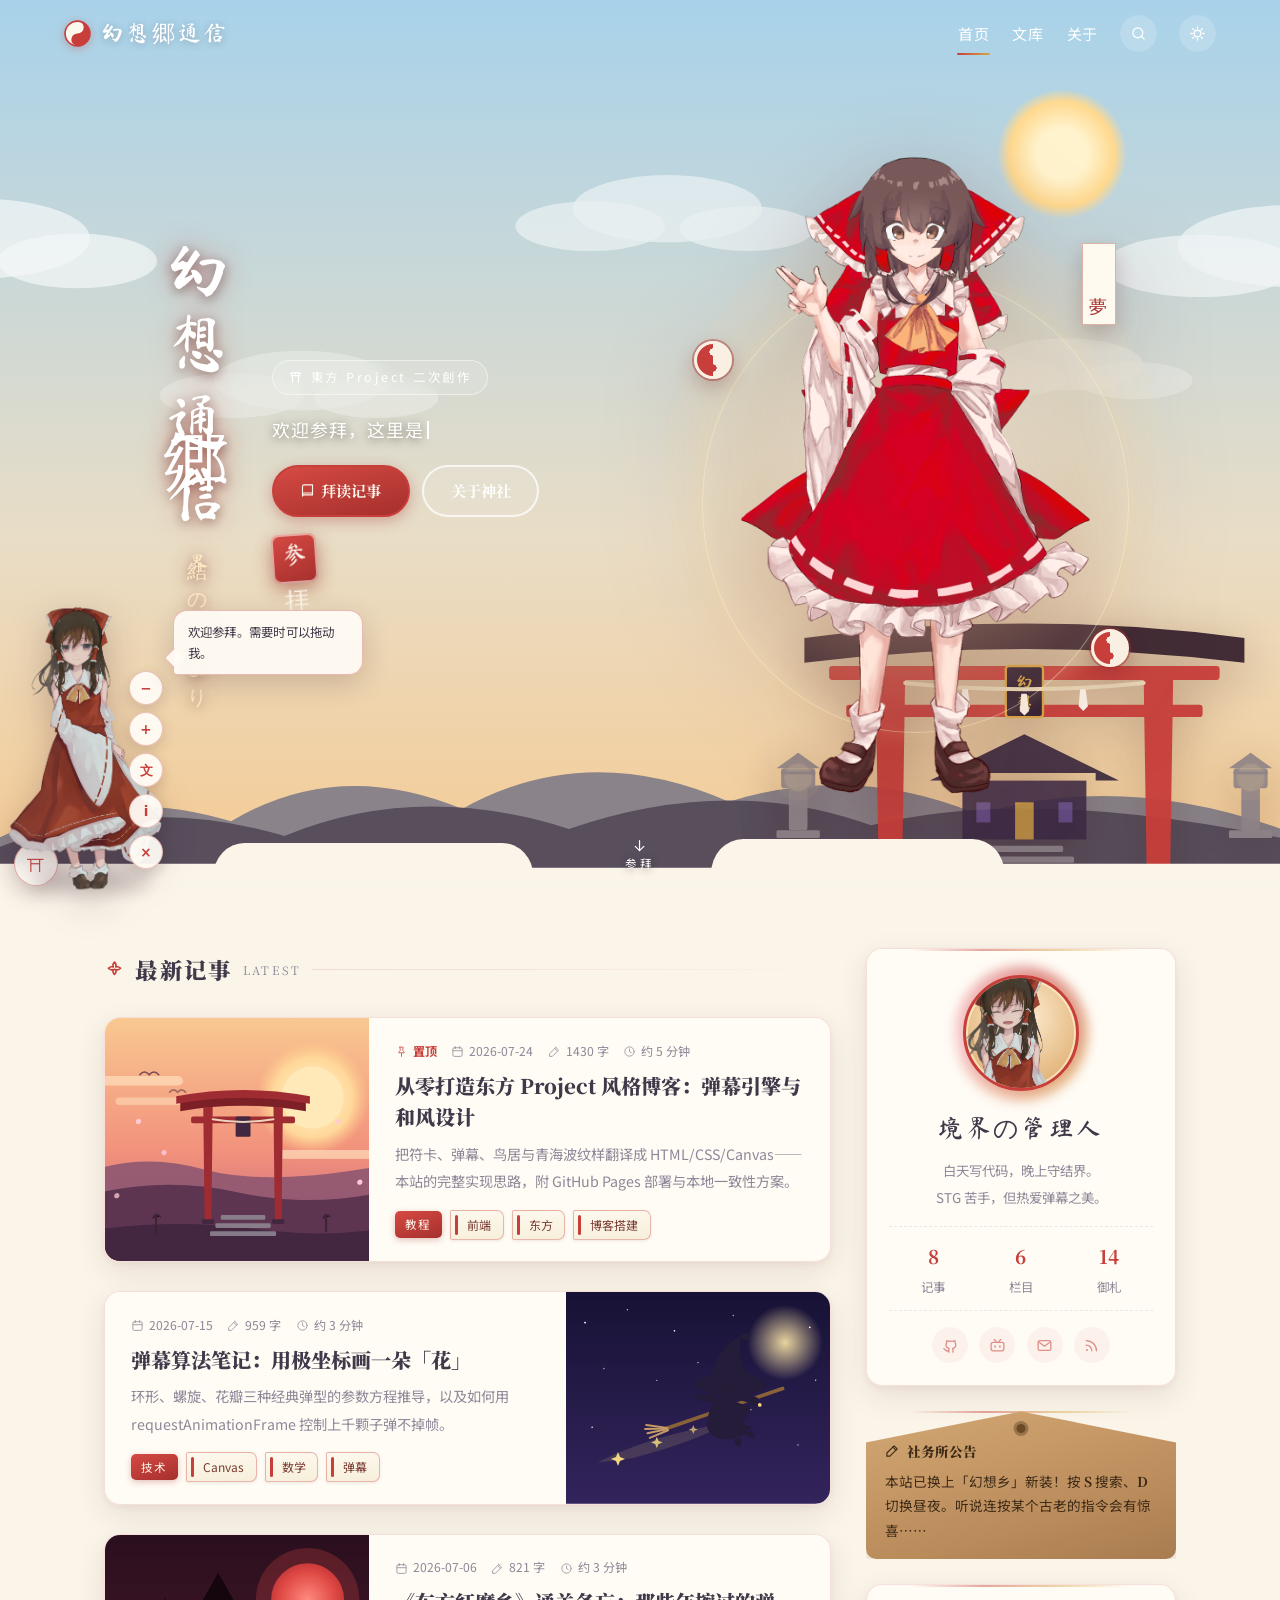
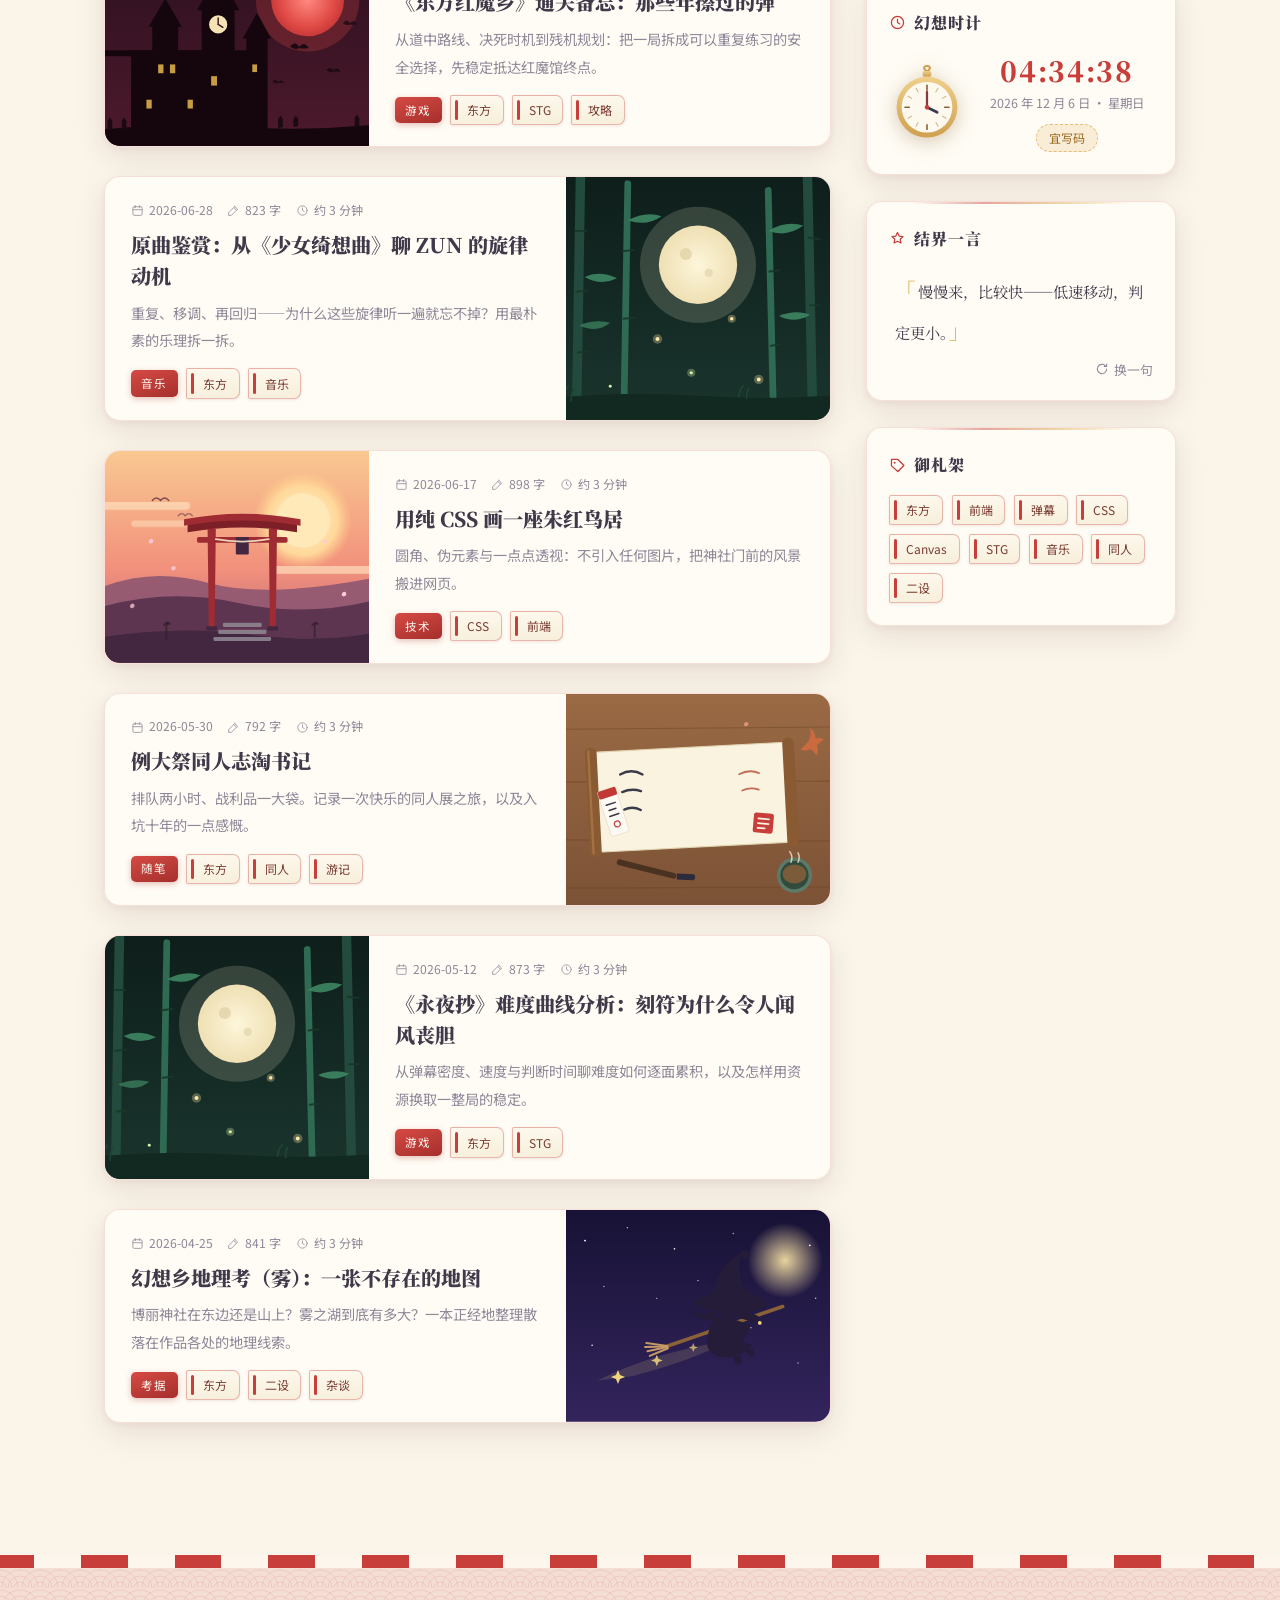
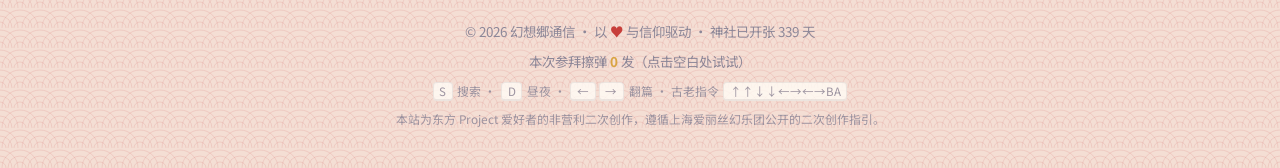
==== commit 4f8be8a1: "Use replacement Reimu artwork" ====
--- a/index.html
+++ b/index.html
@@ -145,8 +145,12 @@
           <div class="hero-seal">参拝</div>
         </div>
       </div>
-      <div class="hero-reimu plx" data-depth="2" role="img" aria-label="本站原创 SVG 博丽灵梦立绘">
-        <div class="reimu-stack" data-art="reimu" aria-hidden="true"></div>
+      <div class="hero-reimu plx" data-depth="2" role="img" aria-label="博丽灵梦分层立绘">
+        <div class="reimu-stack" aria-hidden="true">
+          <img class="reimu-layer" src="./assets/reimu-hero/body.png?v=5" alt="" width="1000" height="1500" draggable="false" decoding="async">
+          <img class="reimu-layer" src="./assets/reimu-hero/eyes.png?v=5" alt="" width="1000" height="1500" draggable="false" decoding="async">
+          <img class="reimu-layer" src="./assets/reimu-hero/mouth.png?v=5" alt="" width="1000" height="1500" draggable="false" decoding="async">
+        </div>
         <span class="reimu-orb reimu-orb-a" aria-hidden="true"></span>
         <span class="reimu-orb reimu-orb-b" aria-hidden="true"></span>
         <span class="reimu-ofuda" aria-hidden="true">夢</span>
@@ -181,8 +185,8 @@
 
     <aside class="sidebar">
       <div class="widget profile rv">
-        <div class="avatar-wrap" role="img" aria-label="本站原创 SVG 博丽灵梦头像">
-          <span class="avatar-portrait" data-art="avatar" aria-hidden="true"></span>
+        <div class="avatar-wrap" role="img" aria-label="博丽灵梦头像">
+          <span class="avatar-portrait" aria-hidden="true"><img src="./assets/reimu-avatar/avatar.png?v=5" alt="" width="1500" height="2500" draggable="false" decoding="async"></span>
         </div>
         <div class="profile-name">境界の管理人</div>
         <p class="profile-bio">白天写代码，晚上守结界。<br/>STG 苦手，但热爱弹幕之美。</p>
@@ -272,6 +276,6 @@
   <script src="./js/danmaku.js"></script>
   <script src="./js/petals.js"></script>
   <script src="./js/main.js"></script>
-<script src="./js/waifu-pet.js?v=4"></script>
+<script src="./js/waifu-pet.js?v=5"></script>
 </body>
 </html>
--- a/css/style.css
+++ b/css/style.css
@@ -560,6 +560,18 @@
   pointer-events: none;
   user-select: none;
 }
+.avatar-portrait img {
+  position: absolute;
+  top: 50%;
+  left: 50%;
+  display: block;
+  width: 170%;
+  height: auto;
+  max-width: none;
+  transform: translate(-50%, -24%);
+  pointer-events: none;
+  user-select: none;
+}
 .avatar-wrap:hover .avatar-portrait {
   transform: rotate(-3deg) scale(1.045);
   box-shadow: inset 0 0 0 2px rgba(255, 241, 204, 0.82), 0 8px 22px rgba(199, 62, 58, 0.4);
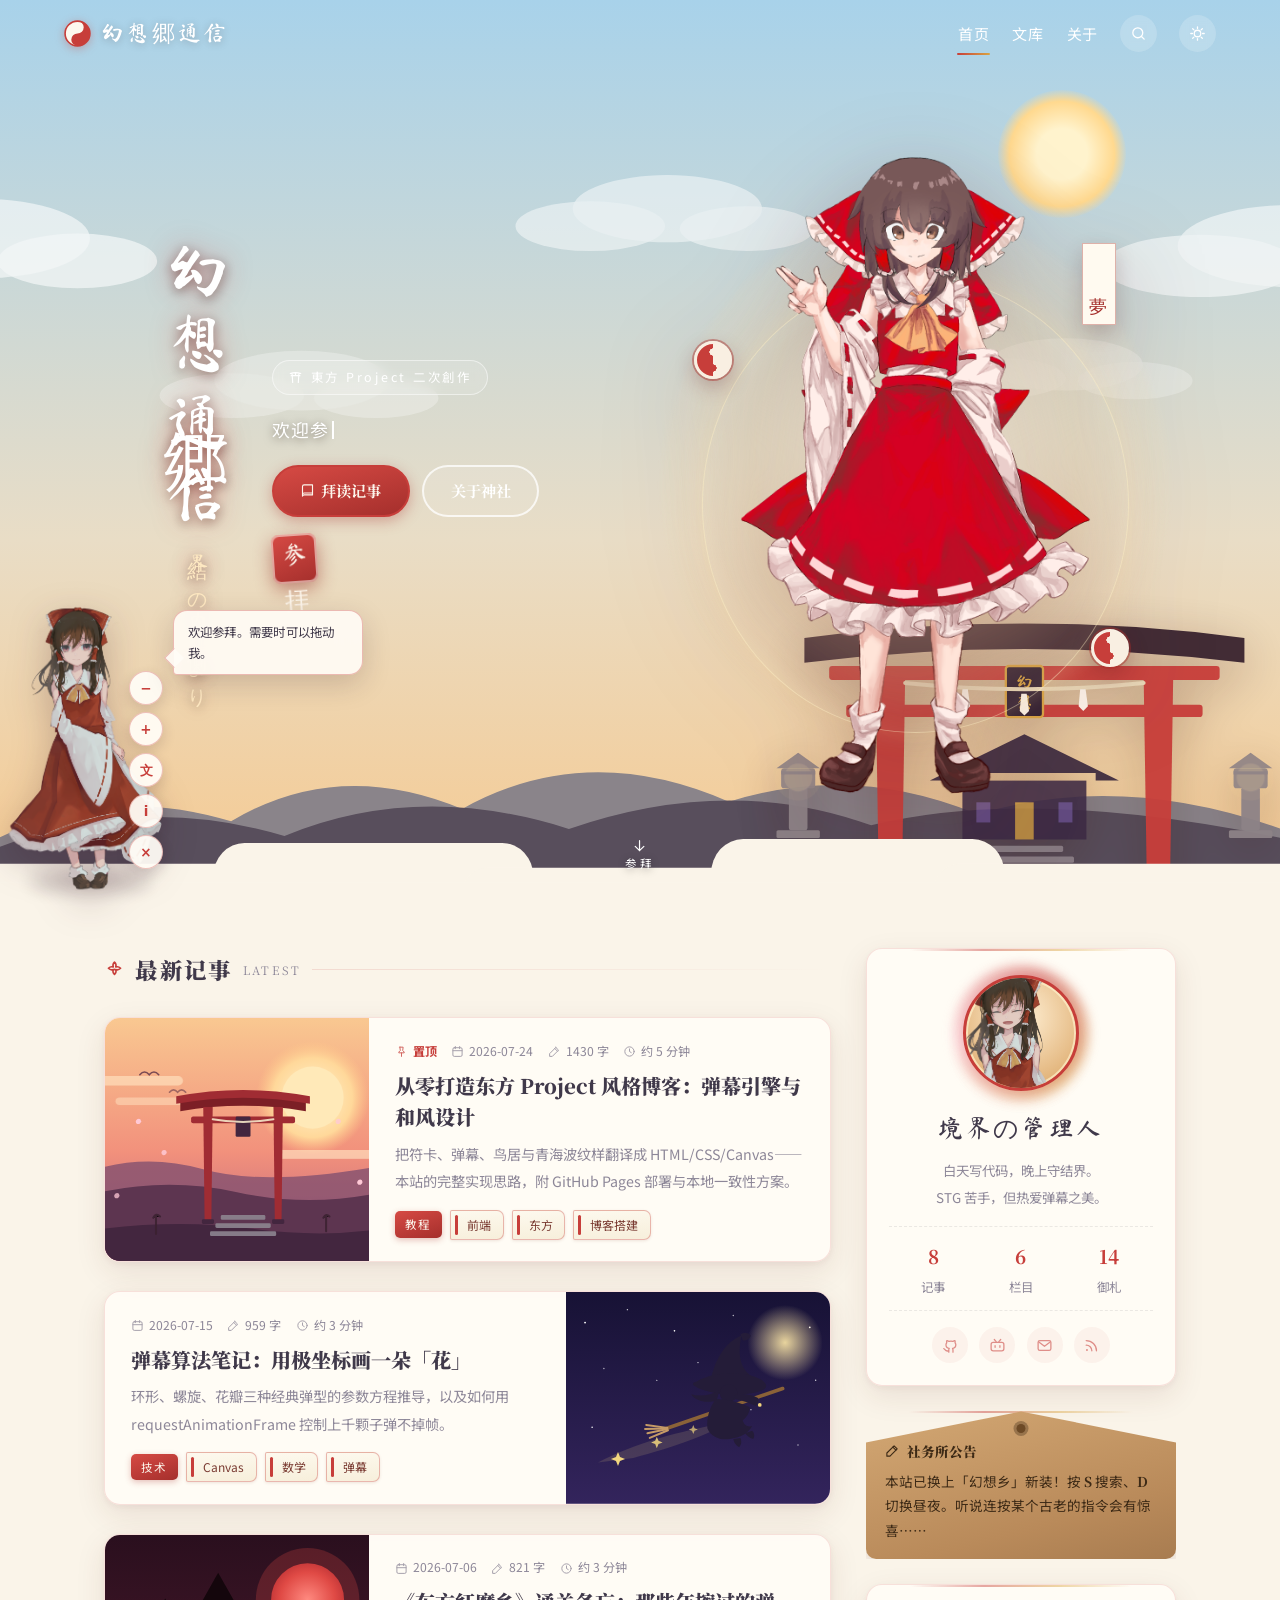
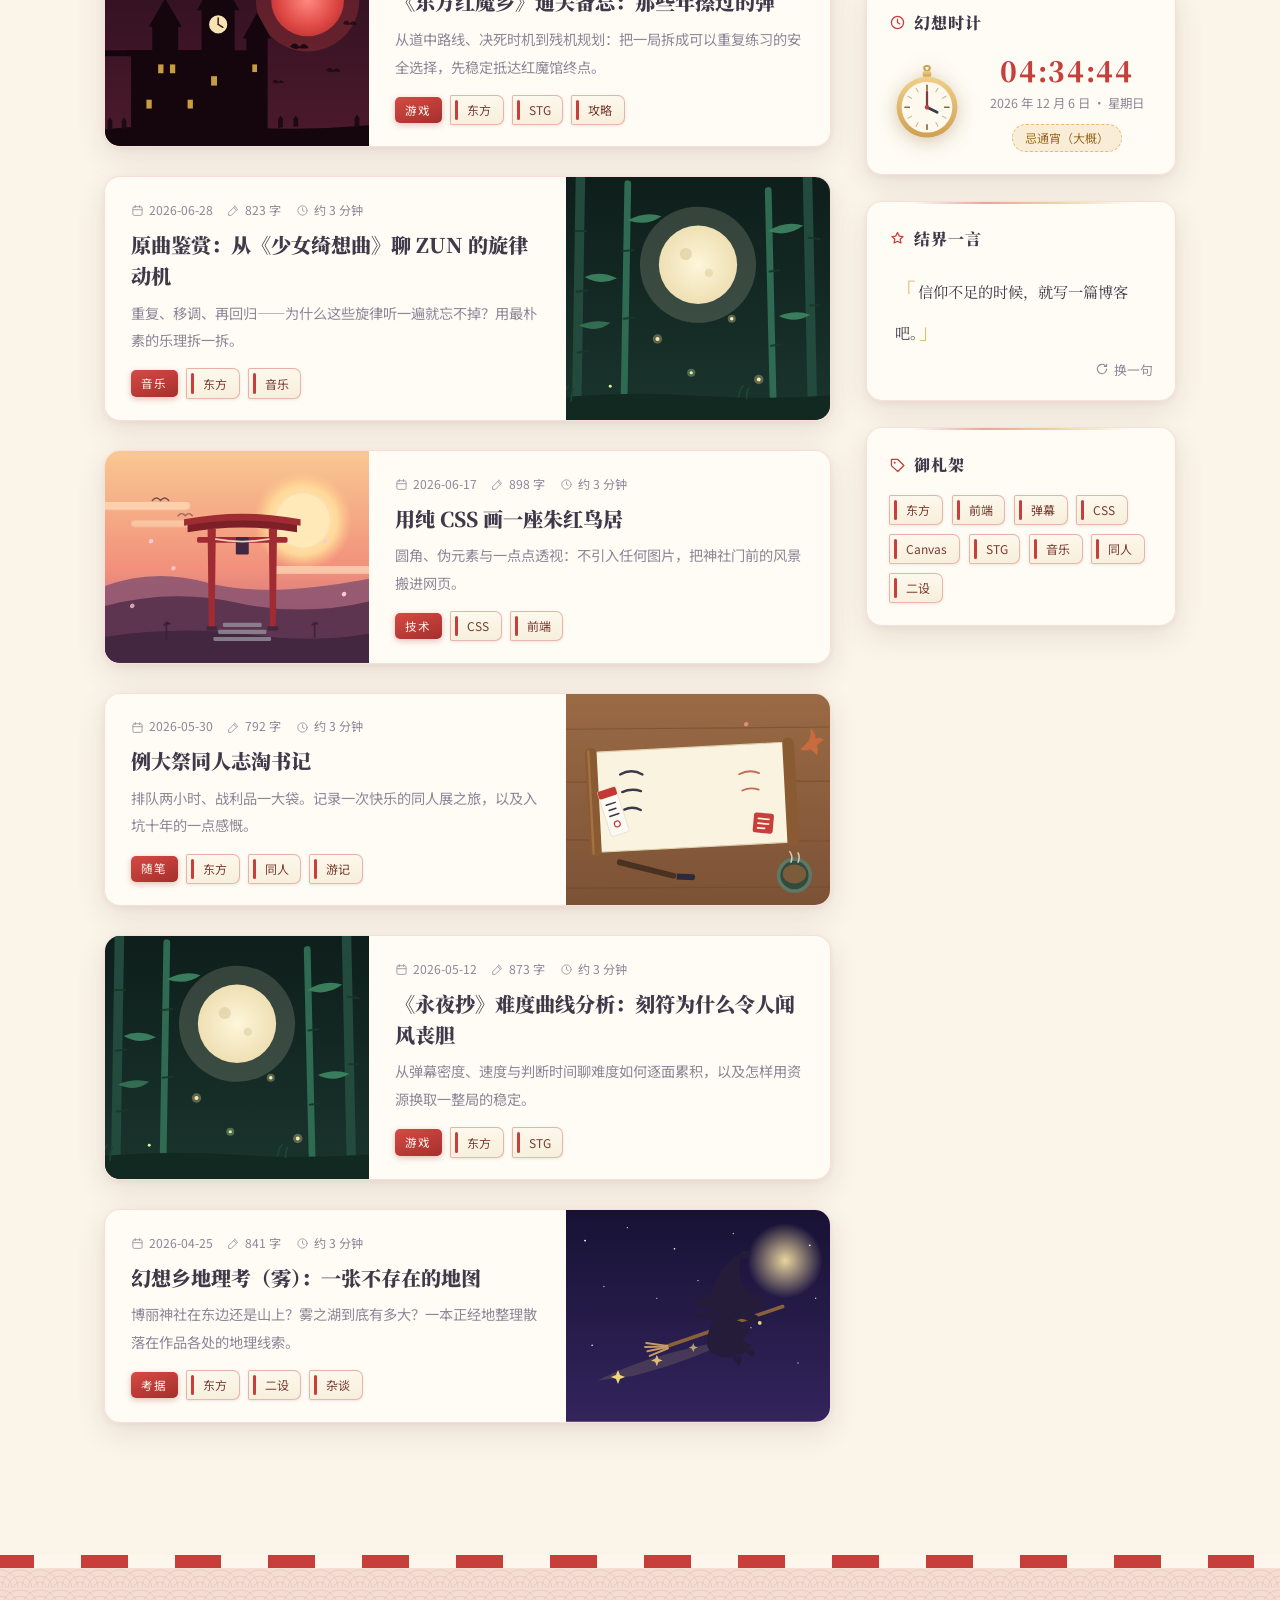
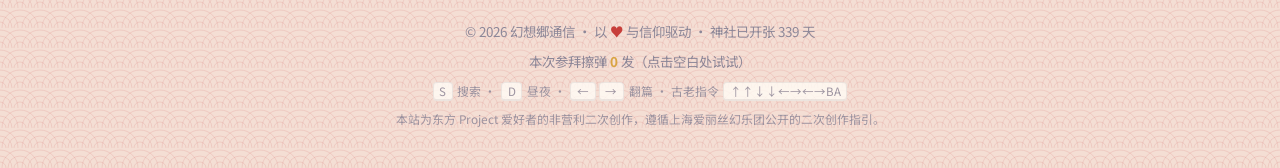
==== commit 8852d9f3: "WIP: preserve paused Goal progress before workspace cleanup" ====
--- a/index.html
+++ b/index.html
@@ -4,12 +4,16 @@
   <meta charset="UTF-8" />
   <meta name="viewport" content="width=device-width, initial-scale=1.0" />
   <title>幻想郷通信 · 首页</title>
-  <meta name="description" content="一个东方 Project 风格的个人博客：弹幕、神社与代码。" />
   <link rel="preconnect" href="https://fonts.googleapis.com" />
   <link rel="preconnect" href="https://fonts.gstatic.com" crossorigin />
   <link href="https://fonts.googleapis.com/css2?family=Ma+Shan+Zheng&family=Noto+Serif+SC:wght@700;900&family=Noto+Sans+SC:wght@400;500;700&display=swap" rel="stylesheet" />
   <link rel="stylesheet" href="./css/style.css" />
   <link rel="icon" href="data:image/svg+xml,<svg xmlns='http://www.w3.org/2000/svg' viewBox='0 0 100 100'><text y='0.9em' font-size='90'>⛩️</text></svg>" />
+  <!-- content:metadata -->
+  <meta name="description" content="一个东方 Project 风格的个人博客：弹幕、神社与代码。" />
+  <link rel="canonical" href="https://herz1.github.io/hrez1yun/index.html" />
+  <link rel="alternate" type="application/rss+xml" title="幻想郷通信 RSS" href="./rss.xml" />
+  <!-- /content:metadata -->
 </head>
 <body>
   <!-- 加载幕 -->
@@ -272,6 +276,7 @@
   </div>
 
   <script src="./js/posts-data.js"></script>
+  <script src="./js/search-index.js"></script>
   <script src="./js/art.js"></script>
   <script src="./js/danmaku.js"></script>
   <script src="./js/petals.js"></script>
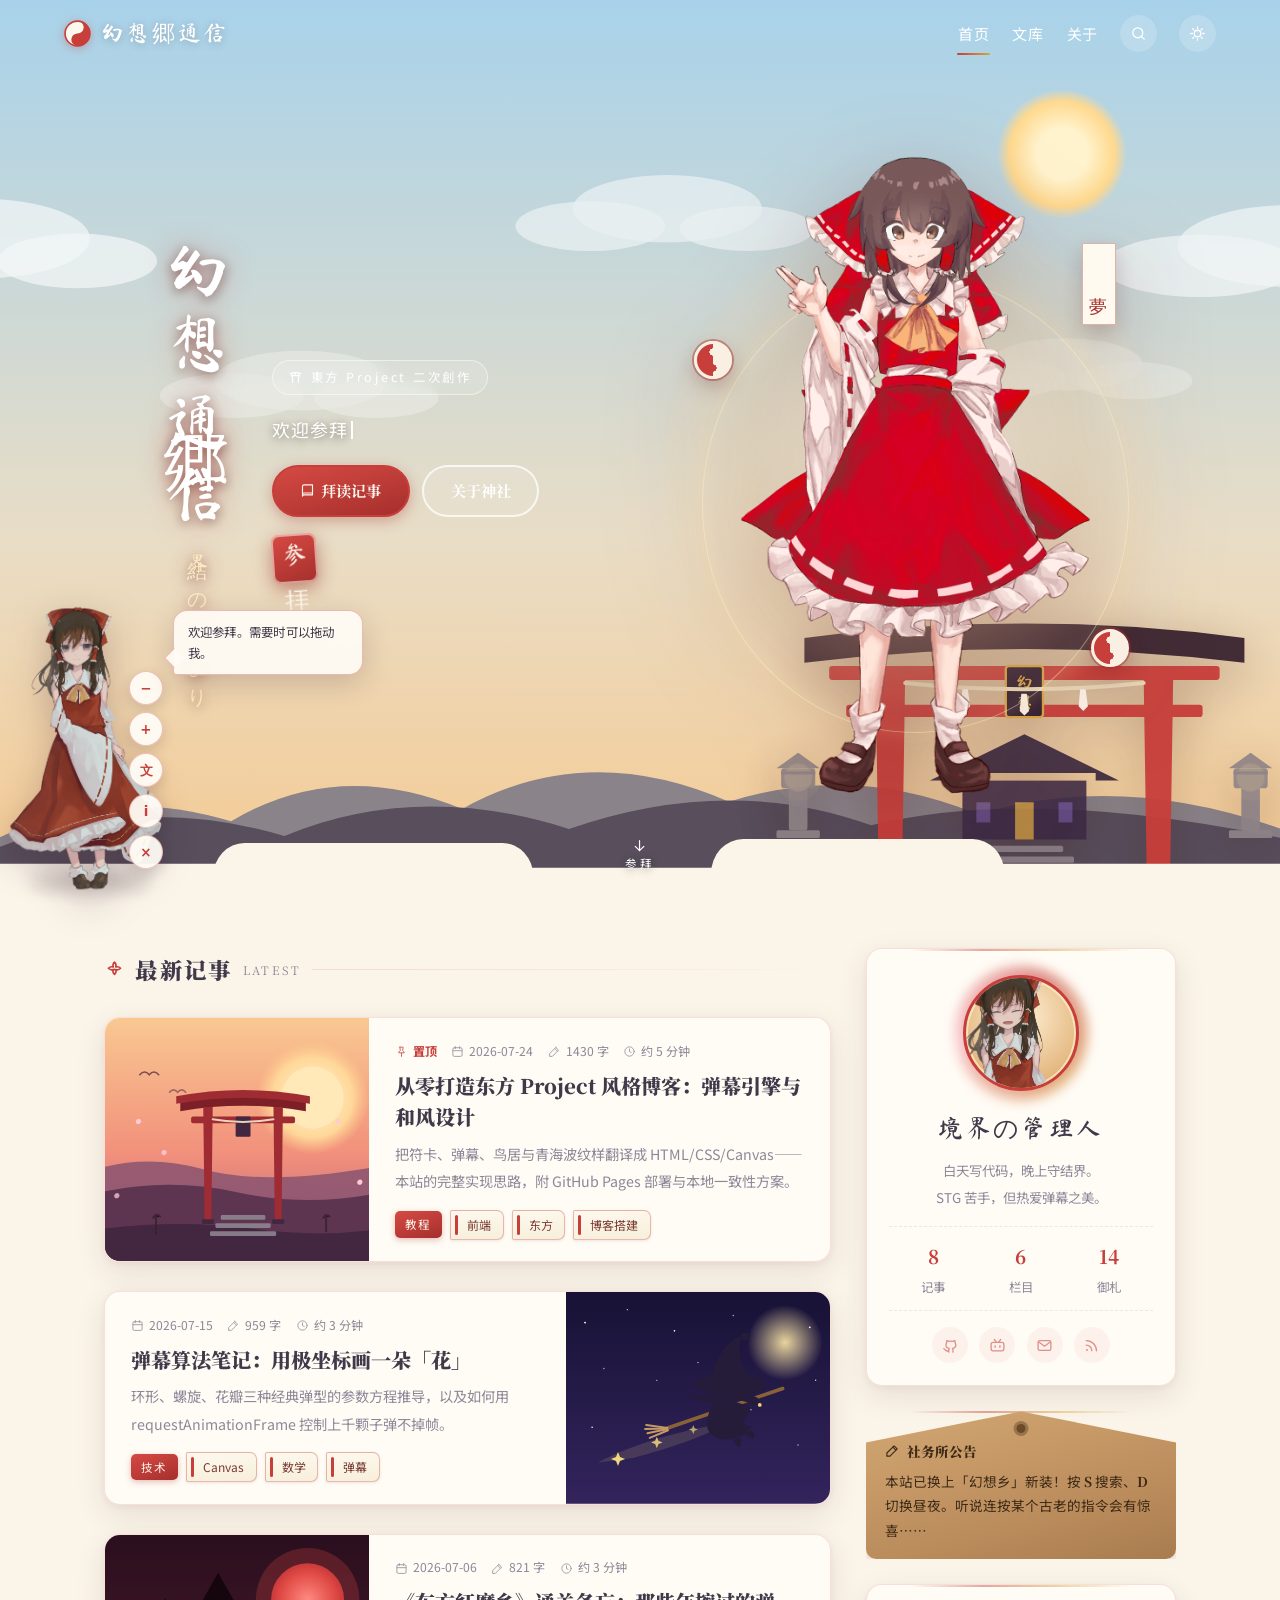
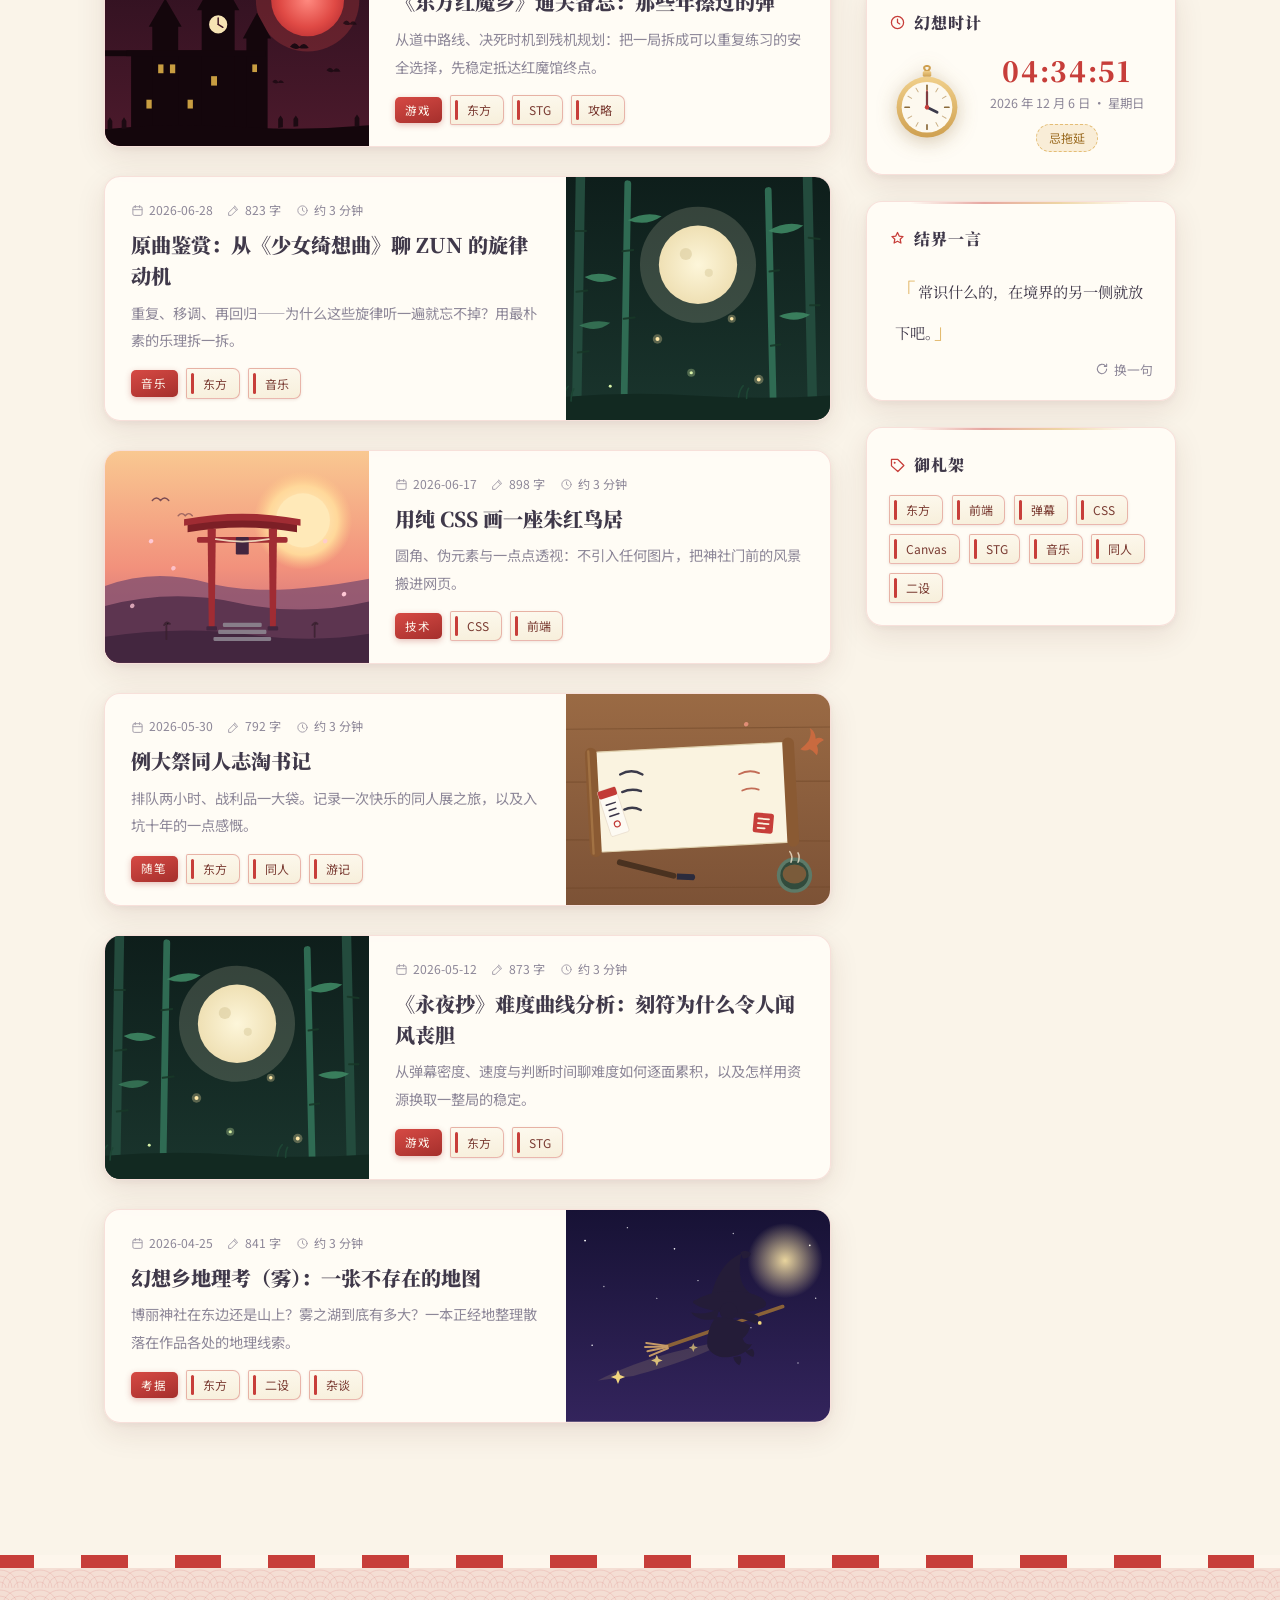
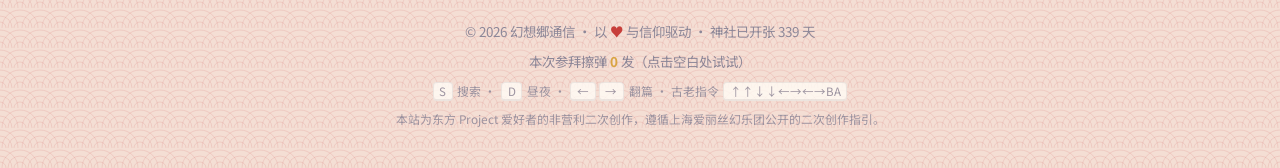
==== commit 4a418b2b: "Add Gensokyo reading bookmarks and keyboard-accessible search" ====
--- a/index.html
+++ b/index.html
@@ -4,16 +4,12 @@
   <meta charset="UTF-8" />
   <meta name="viewport" content="width=device-width, initial-scale=1.0" />
   <title>幻想郷通信 · 首页</title>
+  <meta name="description" content="一个东方 Project 风格的个人博客：弹幕、神社与代码。" />
   <link rel="preconnect" href="https://fonts.googleapis.com" />
   <link rel="preconnect" href="https://fonts.gstatic.com" crossorigin />
   <link href="https://fonts.googleapis.com/css2?family=Ma+Shan+Zheng&family=Noto+Serif+SC:wght@700;900&family=Noto+Sans+SC:wght@400;500;700&display=swap" rel="stylesheet" />
   <link rel="stylesheet" href="./css/style.css" />
   <link rel="icon" href="data:image/svg+xml,<svg xmlns='http://www.w3.org/2000/svg' viewBox='0 0 100 100'><text y='0.9em' font-size='90'>⛩️</text></svg>" />
-  <!-- content:metadata -->
-  <meta name="description" content="一个东方 Project 风格的个人博客：弹幕、神社与代码。" />
-  <link rel="canonical" href="https://herz1.github.io/hrez1yun/index.html" />
-  <link rel="alternate" type="application/rss+xml" title="幻想郷通信 RSS" href="./rss.xml" />
-  <!-- /content:metadata -->
 </head>
 <body>
   <!-- 加载幕 -->
@@ -276,11 +272,12 @@
   </div>
 
   <script src="./js/posts-data.js"></script>
-  <script src="./js/search-index.js"></script>
   <script src="./js/art.js"></script>
   <script src="./js/danmaku.js"></script>
   <script src="./js/petals.js"></script>
   <script src="./js/main.js"></script>
+  <script src="./js/search-dialog.js" data-library="gensokyo"></script>
+  <script src="./js/reading-room.js" data-library="gensokyo"></script>
 <script src="./js/waifu-pet.js?v=5"></script>
 </body>
 </html>
--- a/css/style.css
+++ b/css/style.css
@@ -1069,3 +1069,57 @@
   #danmaku-canvas, #petal-canvas, .stars, .cloud-band { display: none; }
   .rv { opacity: 1; transform: none; }
 }
+
+/* Reading room: inherit each site's palette and typography. */
+html[data-reading-theme="mochi"] { --reading-accent: var(--pink-deep); --reading-soft: var(--pink-soft); --reading-muted: var(--ink-2); --reading-radius: 22px; }
+html[data-reading-theme="gensokyo"] { --reading-accent: var(--vermilion); --reading-soft: var(--vermilion-soft); --reading-muted: var(--ink-soft); --reading-radius: 16px; }
+.reading-room { padding: clamp(20px, 4vw, 32px); margin: 0 0 24px; background: var(--card); border: 1px solid var(--line); border-radius: var(--reading-radius); box-shadow: var(--shadow); }
+.reading-room-heading { display: flex; align-items: center; justify-content: space-between; gap: 18px; margin-bottom: 20px; }
+.reading-room-heading span { color: var(--reading-accent); font-size: 10px; letter-spacing: .18em; font-weight: 700; }
+.reading-room-heading h2 { margin: 4px 0 0; font-size: clamp(17px, 3vw, 21px); line-height: 1.6; color: var(--ink); }
+.reading-controls { display: flex; flex-wrap: wrap; gap: 12px; }
+.reading-controls label { display: flex; flex: 1 1 125px; flex-direction: column; gap: 5px; font-size: 12px; color: var(--reading-muted); }
+.reading-controls .reading-query { flex: 3 1 240px; }
+.reading-controls input, .reading-controls select { width: 100%; min-width: 0; min-height: 44px; padding: 9px 12px; border: 1px solid var(--line); border-radius: 10px; background: var(--card); color: var(--ink); font: inherit; font-size: 14px; }
+.reading-controls input:focus-visible, .reading-controls select:focus-visible, .reading-room button:focus-visible, .reading-save:focus-visible, .reading-empty button:focus-visible { outline: 2px solid var(--reading-accent); outline-offset: 3px; }
+.reading-room button, .reading-save, .reading-empty button { min-height: 40px; padding: 7px 12px; border: 1px solid var(--line); border-radius: 99px; color: var(--reading-accent); background: var(--card); font: inherit; font-size: 12px; cursor: pointer; }
+.reading-room button[aria-pressed="true"], .reading-save[aria-pressed="true"] { background: var(--reading-soft); border-color: var(--reading-accent); }
+.reading-room-heading > button { flex: none; }
+.reading-meta { display: flex; justify-content: space-between; align-items: center; gap: 12px; margin-top: 14px; font-size: 12px; color: var(--reading-muted); }
+.reading-meta p { margin: 0; }
+.reading-meta button { border-color: transparent; padding-inline: 0; min-width: 56px; }
+.reading-privacy { margin: 8px 0 0; color: var(--reading-muted); font-size: 11px; line-height: 1.65; }
+.reading-year { margin: 0 0 30px; }
+.reading-year h2 { display: flex; align-items: baseline; gap: 12px; font-size: 25px; color: var(--reading-accent); margin: 20px 0 12px; }
+.reading-year h2 small { color: var(--reading-muted); font-size: 12px; font-weight: 400; }
+.reading-year ol { padding: 0; margin: 0; list-style: none; }
+.reading-row { display: flex; align-items: center; gap: 16px; padding: 18px 0; border-bottom: 1px dashed var(--line); }
+.reading-row time { flex: none; font-size: 12px; color: var(--reading-muted); font-variant-numeric: tabular-nums; }
+.reading-entry { flex: 1; min-width: 0; }
+.reading-entry > a { color: var(--ink); font-weight: 700; overflow-wrap: anywhere; }
+.reading-entry > a:hover, .reading-entry > a:focus-visible { color: var(--reading-accent); }
+.reading-entry > p { margin: 4px 0 0; font-size: 11px; line-height: 1.8; color: var(--reading-muted); overflow-wrap: anywhere; }
+.reading-save { flex: none; white-space: nowrap; transition: background .2s; }
+.reading-empty { text-align: center; padding: 45px 18px; color: var(--reading-muted); }
+.reading-empty b { color: var(--ink); font-size: 18px; }
+.reading-empty p { margin: 10px 0 20px; font-size: 13px; }
+.reading-article-bar { display: flex; flex-wrap: wrap; align-items: center; gap: 12px; background: var(--reading-soft); border-radius: 12px; padding: 14px 16px; margin: 0 0 28px; font-size: 12px; color: var(--reading-muted); }
+.reading-article-bar > span { flex: 1 1 180px; }
+.reading-article-bar > a { font-size: 12px; color: var(--reading-accent); }
+.reading-notice { position: fixed; bottom: 28px; left: 50%; transform: translate(-50%, 12px); opacity: 0; visibility: hidden; z-index: 500; padding: 12px 20px; width: max-content; max-width: calc(100vw - 36px); border-radius: 12px; background: var(--card); color: var(--ink); box-shadow: var(--shadow); border: 1px solid var(--line); font-size: 13px; pointer-events: none; transition: opacity .2s, transform .2s, visibility .2s; }
+.reading-notice.visible { opacity: 1; visibility: visible; transform: translate(-50%, 0); }
+.search-close { flex: none; min-width: 44px; min-height: 36px; cursor: pointer; }
+#search-input { min-width: 0; }
+.search-foot { flex-wrap: wrap; }
+.search-count { margin: 0; padding: 8px 14px; font-size: 12px; color: var(--reading-muted); }
+.s-item.sel, .s-item:focus-visible { background: var(--vermilion-soft); outline: 2px solid var(--vermilion); outline-offset: -2px; }
+@media (max-width: 560px) {
+  .reading-room-heading { flex-wrap: wrap; align-items: flex-start; }
+  .reading-room-heading h2 { font-size: 17px; }
+  .reading-row { gap: 10px; flex-wrap: wrap; }
+  .reading-row time { align-self: flex-start; padding-top: 4px; }
+  .reading-entry { flex-basis: calc(100% - 78px); }
+  .reading-row > .reading-save { margin-left: 65px; min-height: 36px; }
+  .reading-article-bar { padding: 12px; }
+}
+@media (prefers-reduced-motion: reduce) { .reading-notice, .reading-save { transition: none; } }
